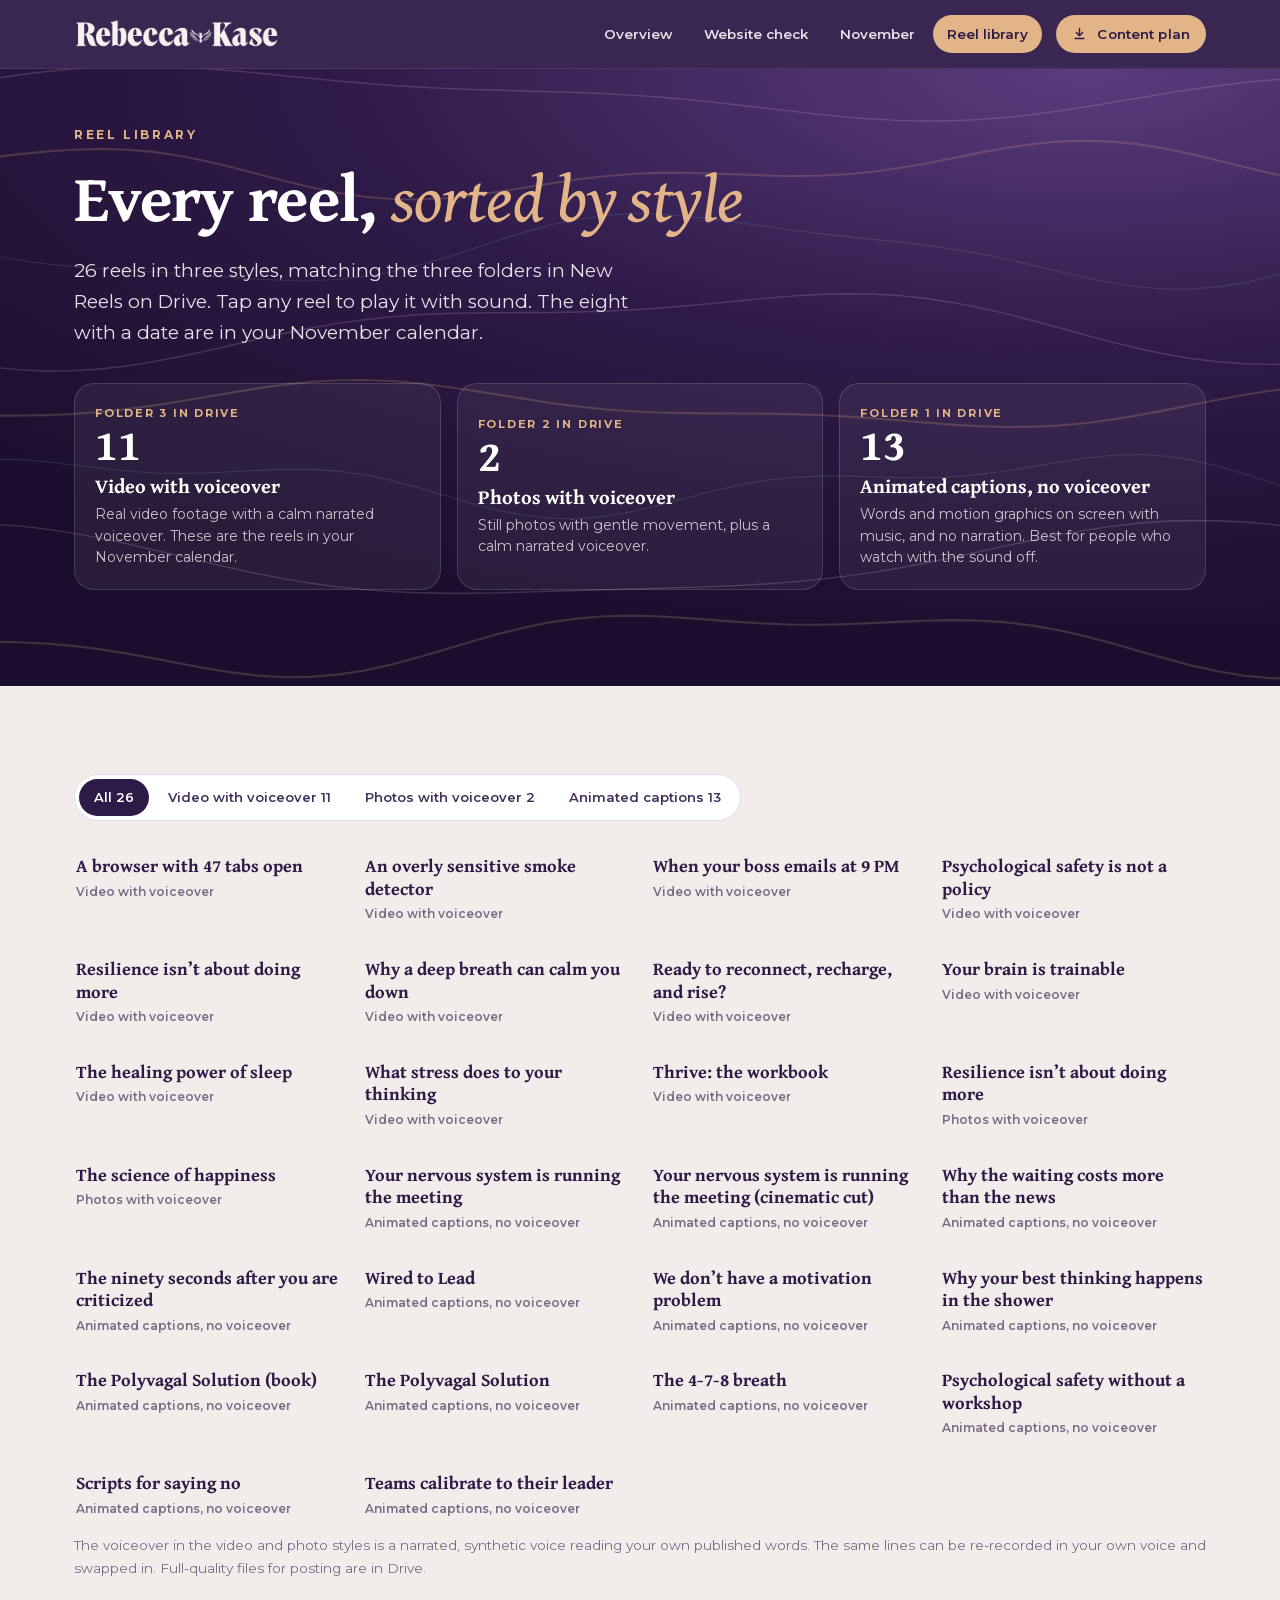
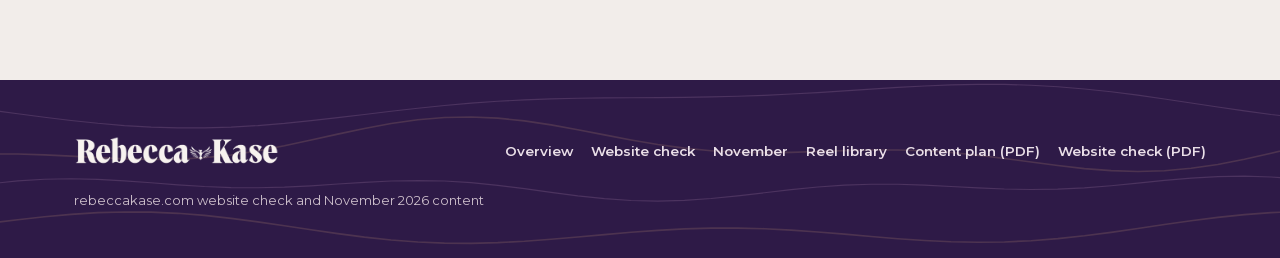
==== reels/index.html @ 7815dcb7 "Rebecca Kase website check and November content" ====
<!doctype html>
<html lang="en" data-base="../">
<head>
<meta charset="utf-8">
<meta name="viewport" content="width=device-width, initial-scale=1, viewport-fit=cover">
<title>Reel library | Rebecca Kase</title>
<meta name="description" content="All 26 reels, sorted into three styles: video with voiceover, photos with voiceover, and animated captions.">
<meta name="robots" content="noindex, nofollow">
<meta name="theme-color" content="#2E1A47">
<meta property="og:title" content="Reel library | Rebecca Kase">
<meta property="og:description" content="All 26 reels, sorted into three styles: video with voiceover, photos with voiceover, and animated captions.">
<meta property="og:type" content="website">
<link rel="icon" href="../assets/img/favicon.svg" type="image/svg+xml">
<link rel="preload" href="../assets/fonts/gentium-book-plus-700.woff2" as="font" type="font/woff2" crossorigin>
<link rel="preload" href="../assets/fonts/montserrat-variable.woff2" as="font" type="font/woff2" crossorigin>
<link rel="stylesheet" href="../assets/css/site.css">
<script>document.documentElement.classList.add('js')</script>
</head>
<body>
<header class="site-head">
  <div class="wrap">
    <a class="brand" href=".././" aria-label="Rebecca Kase, overview"><img src="../assets/img/logo-light.webp" alt="Rebecca Kase" width="205" height="30"></a>
    <button class="menu-btn" type="button" aria-label="Open menu" aria-expanded="false" aria-controls="site-nav"><svg viewBox="0 0 24 24" fill="none" stroke="currentColor" stroke-width="2" stroke-linecap="round" aria-hidden="true"><path d="M4 7h16M4 12h16M4 17h16"/></svg></button>
    <nav class="nav" id="site-nav" aria-label="Main"><a href=".././">Overview</a><a href="../website/">Website check</a><a href="../november/">November</a><a href="../reels/" aria-current="page">Reel library</a><a class="btn btn-gold btn-sm" href="../downloads/Rebecca-Kase-November-2026-Content-Plan.pdf" download><svg viewBox="0 0 24 24" fill="none" stroke="currentColor" stroke-width="2.2" stroke-linecap="round" stroke-linejoin="round" aria-hidden="true"><path d="M12 4v11M7 10.5l5 5 5-5M5 20h14"/></svg>Content plan</a></nav>
  </div>
</header>

<main>
<section class="hero nov-hero">
  <svg class="waves" data-waves="hero" data-seed="3.7" viewBox="0 0 1440 760" preserveAspectRatio="xMidYMid slice" aria-hidden="true"></svg>
  <div class="wrap">
    <div class="eyebrow rv">Reel library</div>
    <h1 class="rv">Every reel, <em>sorted by style</em></h1>
    <p class="lede rv">26 reels in three styles, matching the three folders in New Reels on Drive. Tap any reel to play it with sound. The eight with a date are in your November calendar.</p>
    <div class="styles3"><button class="style-card rv" type="button" data-pick="3"><span class="n">Folder 3 in Drive</span><b>11</b><span class="h">Video with voiceover</span><span class="p">Real video footage with a calm narrated voiceover. These are the reels in your November calendar.</span></button><button class="style-card rv" type="button" data-pick="2"><span class="n">Folder 2 in Drive</span><b>2</b><span class="h">Photos with voiceover</span><span class="p">Still photos with gentle movement, plus a calm narrated voiceover.</span></button><button class="style-card rv" type="button" data-pick="1"><span class="n">Folder 1 in Drive</span><b>13</b><span class="h">Animated captions, no voiceover</span><span class="p">Words and motion graphics on screen with music, and no narration. Best for people who watch with the sound off.</span></button></div>
  </div>
</section>
<section id="library" class="alt">
  <div class="wrap">
    <div class="cal-tools rv">
      <div class="seg" role="group" aria-label="Show">
        <button type="button" data-filter="all" aria-pressed="true">All 26</button>
        <button type="button" data-filter="3" aria-pressed="false">Video with voiceover 11</button>
        <button type="button" data-filter="2" aria-pressed="false">Photos with voiceover 2</button>
        <button type="button" data-filter="1" aria-pressed="false">Animated captions 13</button>
      </div>
    </div>
    <div class="reel-grid" id="reel-grid"><button class="rtile rv" type="button" data-id="47-tabs-entrepreneurs-voiceover" data-style="3" aria-label="Play A browser with 47 tabs open">
  <span class="pv"><img src="../media/posts/02/cover.webp" alt="" loading="lazy" width="540" height="960"><span class="sched"><span>Tue, Nov 3</span></span><span class="dur">0:57</span><span class="play"><svg viewBox="0 0 24 24" fill="currentColor" aria-hidden="true"><path d="M8 5.5v13a1 1 0 0 0 1.5.86l10.6-6.5a1 1 0 0 0 0-1.72L9.5 4.64A1 1 0 0 0 8 5.5z"/></svg></span></span>
  <span class="h">A browser with 47 tabs open</span><span class="st">Video with voiceover</span>
</button><button class="rtile rv" type="button" data-id="smoke-detector-polyvagal-voiceover" data-style="3" aria-label="Play An overly sensitive smoke detector">
  <span class="pv"><img src="../media/posts/04/cover.webp" alt="" loading="lazy" width="540" height="960"><span class="sched"><span>Thu, Nov 5</span></span><span class="dur">0:57</span><span class="play"><svg viewBox="0 0 24 24" fill="currentColor" aria-hidden="true"><path d="M8 5.5v13a1 1 0 0 0 1.5.86l10.6-6.5a1 1 0 0 0 0-1.72L9.5 4.64A1 1 0 0 0 8 5.5z"/></svg></span></span>
  <span class="h">An overly sensitive smoke detector</span><span class="st">Video with voiceover</span>
</button><button class="rtile rv" type="button" data-id="mindful-boundaries-voiceover" data-style="3" aria-label="Play When your boss emails at 9 PM">
  <span class="pv"><img src="../media/posts/07/cover.webp" alt="" loading="lazy" width="540" height="960"><span class="sched"><span>Tue, Nov 10</span></span><span class="dur">0:57</span><span class="play"><svg viewBox="0 0 24 24" fill="currentColor" aria-hidden="true"><path d="M8 5.5v13a1 1 0 0 0 1.5.86l10.6-6.5a1 1 0 0 0 0-1.72L9.5 4.64A1 1 0 0 0 8 5.5z"/></svg></span></span>
  <span class="h">When your boss emails at 9 PM</span><span class="st">Video with voiceover</span>
</button><button class="rtile rv" type="button" data-id="not-a-policy-leadership-voiceover" data-style="3" aria-label="Play Psychological safety is not a policy">
  <span class="pv"><img src="../media/posts/09/cover.webp" alt="" loading="lazy" width="540" height="960"><span class="sched"><span>Thu, Nov 12</span></span><span class="dur">0:52</span><span class="play"><svg viewBox="0 0 24 24" fill="currentColor" aria-hidden="true"><path d="M8 5.5v13a1 1 0 0 0 1.5.86l10.6-6.5a1 1 0 0 0 0-1.72L9.5 4.64A1 1 0 0 0 8 5.5z"/></svg></span></span>
  <span class="h">Psychological safety is not a policy</span><span class="st">Video with voiceover</span>
</button><button class="rtile rv" type="button" data-id="resilient-routines-day-voiceover" data-style="3" aria-label="Play Resilience isn’t about doing more">
  <span class="pv"><img src="../media/posts/12/cover.webp" alt="" loading="lazy" width="540" height="960"><span class="sched"><span>Tue, Nov 17</span></span><span class="dur">0:48</span><span class="play"><svg viewBox="0 0 24 24" fill="currentColor" aria-hidden="true"><path d="M8 5.5v13a1 1 0 0 0 1.5.86l10.6-6.5a1 1 0 0 0 0-1.72L9.5 4.64A1 1 0 0 0 8 5.5z"/></svg></span></span>
  <span class="h">Resilience isn’t about doing more</span><span class="st">Video with voiceover</span>
</button><button class="rtile rv" type="button" data-id="vagus-nerve-voiceover" data-style="3" aria-label="Play Why a deep breath can calm you down">
  <span class="pv"><img src="../media/posts/14/cover.webp" alt="" loading="lazy" width="540" height="960"><span class="sched"><span>Thu, Nov 19</span></span><span class="dur">0:57</span><span class="play"><svg viewBox="0 0 24 24" fill="currentColor" aria-hidden="true"><path d="M8 5.5v13a1 1 0 0 0 1.5.86l10.6-6.5a1 1 0 0 0 0-1.72L9.5 4.64A1 1 0 0 0 8 5.5z"/></svg></span></span>
  <span class="h">Why a deep breath can calm you down</span><span class="st">Video with voiceover</span>
</button><button class="rtile rv" type="button" data-id="retreat-trailer-voiceover" data-style="3" aria-label="Play Ready to reconnect, recharge, and rise?">
  <span class="pv"><img src="../media/posts/17/cover.webp" alt="" loading="lazy" width="540" height="960"><span class="sched"><span>Tue, Nov 24</span></span><span class="dur">0:50</span><span class="play"><svg viewBox="0 0 24 24" fill="currentColor" aria-hidden="true"><path d="M8 5.5v13a1 1 0 0 0 1.5.86l10.6-6.5a1 1 0 0 0 0-1.72L9.5 4.64A1 1 0 0 0 8 5.5z"/></svg></span></span>
  <span class="h">Ready to reconnect, recharge, and rise?</span><span class="st">Video with voiceover</span>
</button><button class="rtile rv" type="button" data-id="brain-bar-happiness-voiceover" data-style="3" aria-label="Play Your brain is trainable">
  <span class="pv"><img src="../media/posts/19/cover.webp" alt="" loading="lazy" width="540" height="960"><span class="sched"><span>Thu, Nov 26</span></span><span class="dur">0:52</span><span class="play"><svg viewBox="0 0 24 24" fill="currentColor" aria-hidden="true"><path d="M8 5.5v13a1 1 0 0 0 1.5.86l10.6-6.5a1 1 0 0 0 0-1.72L9.5 4.64A1 1 0 0 0 8 5.5z"/></svg></span></span>
  <span class="h">Your brain is trainable</span><span class="st">Video with voiceover</span>
</button><button class="rtile rv" type="button" data-id="healing-power-of-sleep-voiceover" data-style="3" aria-label="Play The healing power of sleep">
  <span class="pv"><img src="../media/reels/posters/healing-power-of-sleep-voiceover.webp" alt="" loading="lazy" width="540" height="960"><span class="dur">0:53</span><span class="play"><svg viewBox="0 0 24 24" fill="currentColor" aria-hidden="true"><path d="M8 5.5v13a1 1 0 0 0 1.5.86l10.6-6.5a1 1 0 0 0 0-1.72L9.5 4.64A1 1 0 0 0 8 5.5z"/></svg></span></span>
  <span class="h">The healing power of sleep</span><span class="st">Video with voiceover</span>
</button><button class="rtile rv" type="button" data-id="brain-budget-stress-voiceover" data-style="3" aria-label="Play What stress does to your thinking">
  <span class="pv"><img src="../media/reels/posters/brain-budget-stress-voiceover.webp" alt="" loading="lazy" width="540" height="960"><span class="dur">0:54</span><span class="play"><svg viewBox="0 0 24 24" fill="currentColor" aria-hidden="true"><path d="M8 5.5v13a1 1 0 0 0 1.5.86l10.6-6.5a1 1 0 0 0 0-1.72L9.5 4.64A1 1 0 0 0 8 5.5z"/></svg></span></span>
  <span class="h">What stress does to your thinking</span><span class="st">Video with voiceover</span>
</button><button class="rtile rv" type="button" data-id="thrive-workbook-voiceover" data-style="3" aria-label="Play Thrive: the workbook">
  <span class="pv"><img src="../media/reels/posters/thrive-workbook-voiceover.webp" alt="" loading="lazy" width="540" height="960"><span class="dur">0:54</span><span class="play"><svg viewBox="0 0 24 24" fill="currentColor" aria-hidden="true"><path d="M8 5.5v13a1 1 0 0 0 1.5.86l10.6-6.5a1 1 0 0 0 0-1.72L9.5 4.64A1 1 0 0 0 8 5.5z"/></svg></span></span>
  <span class="h">Thrive: the workbook</span><span class="st">Video with voiceover</span>
</button><button class="rtile rv" type="button" data-id="resilient-routines" data-style="2" aria-label="Play Resilience isn’t about doing more">
  <span class="pv"><img src="../media/reels/posters/resilient-routines.webp" alt="" loading="lazy" width="540" height="960"><span class="dur">0:52</span><span class="play"><svg viewBox="0 0 24 24" fill="currentColor" aria-hidden="true"><path d="M8 5.5v13a1 1 0 0 0 1.5.86l10.6-6.5a1 1 0 0 0 0-1.72L9.5 4.64A1 1 0 0 0 8 5.5z"/></svg></span></span>
  <span class="h">Resilience isn’t about doing more</span><span class="st">Photos with voiceover</span>
</button><button class="rtile rv" type="button" data-id="science-of-happiness" data-style="2" aria-label="Play The science of happiness">
  <span class="pv"><img src="../media/reels/posters/science-of-happiness.webp" alt="" loading="lazy" width="540" height="960"><span class="dur">0:50</span><span class="play"><svg viewBox="0 0 24 24" fill="currentColor" aria-hidden="true"><path d="M8 5.5v13a1 1 0 0 0 1.5.86l10.6-6.5a1 1 0 0 0 0-1.72L9.5 4.64A1 1 0 0 0 8 5.5z"/></svg></span></span>
  <span class="h">The science of happiness</span><span class="st">Photos with voiceover</span>
</button><button class="rtile rv" type="button" data-id="nervous-system-running-the-meeting-v2" data-style="1" aria-label="Play Your nervous system is running the meeting">
  <span class="pv"><img src="../media/reels/posters/nervous-system-running-the-meeting-v2.webp" alt="" loading="lazy" width="540" height="960"><span class="dur">0:51</span><span class="play"><svg viewBox="0 0 24 24" fill="currentColor" aria-hidden="true"><path d="M8 5.5v13a1 1 0 0 0 1.5.86l10.6-6.5a1 1 0 0 0 0-1.72L9.5 4.64A1 1 0 0 0 8 5.5z"/></svg></span></span>
  <span class="h">Your nervous system is running the meeting</span><span class="st">Animated captions, no voiceover</span>
</button><button class="rtile rv" type="button" data-id="nervous-system-running-the-meeting-cinematic" data-style="1" aria-label="Play Your nervous system is running the meeting (cinematic cut)">
  <span class="pv"><img src="../media/reels/posters/nervous-system-running-the-meeting-cinematic.webp" alt="" loading="lazy" width="540" height="960"><span class="dur">0:51</span><span class="play"><svg viewBox="0 0 24 24" fill="currentColor" aria-hidden="true"><path d="M8 5.5v13a1 1 0 0 0 1.5.86l10.6-6.5a1 1 0 0 0 0-1.72L9.5 4.64A1 1 0 0 0 8 5.5z"/></svg></span></span>
  <span class="h">Your nervous system is running the meeting (cinematic cut)</span><span class="st">Animated captions, no voiceover</span>
</button><button class="rtile rv" type="button" data-id="why-the-waiting-costs-more-v2" data-style="1" aria-label="Play Why the waiting costs more than the news">
  <span class="pv"><img src="../media/reels/posters/why-the-waiting-costs-more-v2.webp" alt="" loading="lazy" width="540" height="960"><span class="dur">0:45</span><span class="play"><svg viewBox="0 0 24 24" fill="currentColor" aria-hidden="true"><path d="M8 5.5v13a1 1 0 0 0 1.5.86l10.6-6.5a1 1 0 0 0 0-1.72L9.5 4.64A1 1 0 0 0 8 5.5z"/></svg></span></span>
  <span class="h">Why the waiting costs more than the news</span><span class="st">Animated captions, no voiceover</span>
</button><button class="rtile rv" type="button" data-id="ninety-seconds-after-criticism" data-style="1" aria-label="Play The ninety seconds after you are criticized">
  <span class="pv"><img src="../media/reels/posters/ninety-seconds-after-criticism.webp" alt="" loading="lazy" width="540" height="960"><span class="dur">0:51</span><span class="play"><svg viewBox="0 0 24 24" fill="currentColor" aria-hidden="true"><path d="M8 5.5v13a1 1 0 0 0 1.5.86l10.6-6.5a1 1 0 0 0 0-1.72L9.5 4.64A1 1 0 0 0 8 5.5z"/></svg></span></span>
  <span class="h">The ninety seconds after you are criticized</span><span class="st">Animated captions, no voiceover</span>
</button><button class="rtile rv" type="button" data-id="wired-to-lead-keynote" data-style="1" aria-label="Play Wired to Lead">
  <span class="pv"><img src="../media/reels/posters/wired-to-lead-keynote.webp" alt="" loading="lazy" width="540" height="960"><span class="dur">0:46</span><span class="play"><svg viewBox="0 0 24 24" fill="currentColor" aria-hidden="true"><path d="M8 5.5v13a1 1 0 0 0 1.5.86l10.6-6.5a1 1 0 0 0 0-1.72L9.5 4.64A1 1 0 0 0 8 5.5z"/></svg></span></span>
  <span class="h">Wired to Lead</span><span class="st">Animated captions, no voiceover</span>
</button><button class="rtile rv" type="button" data-id="motivation-problem-brand-story" data-style="1" aria-label="Play We don’t have a motivation problem">
  <span class="pv"><img src="../media/reels/posters/motivation-problem-brand-story.webp" alt="" loading="lazy" width="540" height="960"><span class="dur">0:45</span><span class="play"><svg viewBox="0 0 24 24" fill="currentColor" aria-hidden="true"><path d="M8 5.5v13a1 1 0 0 0 1.5.86l10.6-6.5a1 1 0 0 0 0-1.72L9.5 4.64A1 1 0 0 0 8 5.5z"/></svg></span></span>
  <span class="h">We don’t have a motivation problem</span><span class="st">Animated captions, no voiceover</span>
</button><button class="rtile rv" type="button" data-id="best-thinking-shower" data-style="1" aria-label="Play Why your best thinking happens in the shower">
  <span class="pv"><img src="../media/reels/posters/best-thinking-shower.webp" alt="" loading="lazy" width="540" height="960"><span class="dur">0:43</span><span class="play"><svg viewBox="0 0 24 24" fill="currentColor" aria-hidden="true"><path d="M8 5.5v13a1 1 0 0 0 1.5.86l10.6-6.5a1 1 0 0 0 0-1.72L9.5 4.64A1 1 0 0 0 8 5.5z"/></svg></span></span>
  <span class="h">Why your best thinking happens in the shower</span><span class="st">Animated captions, no voiceover</span>
</button><button class="rtile rv" type="button" data-id="polyvagal-solution-book" data-style="1" aria-label="Play The Polyvagal Solution (book)">
  <span class="pv"><img src="../media/reels/posters/polyvagal-solution-book.webp" alt="" loading="lazy" width="540" height="960"><span class="dur">0:47</span><span class="play"><svg viewBox="0 0 24 24" fill="currentColor" aria-hidden="true"><path d="M8 5.5v13a1 1 0 0 0 1.5.86l10.6-6.5a1 1 0 0 0 0-1.72L9.5 4.64A1 1 0 0 0 8 5.5z"/></svg></span></span>
  <span class="h">The Polyvagal Solution (book)</span><span class="st">Animated captions, no voiceover</span>
</button><button class="rtile rv" type="button" data-id="the-polyvagal-solution" data-style="1" aria-label="Play The Polyvagal Solution">
  <span class="pv"><img src="../media/reels/posters/the-polyvagal-solution.webp" alt="" loading="lazy" width="540" height="960"><span class="dur">0:41</span><span class="play"><svg viewBox="0 0 24 24" fill="currentColor" aria-hidden="true"><path d="M8 5.5v13a1 1 0 0 0 1.5.86l10.6-6.5a1 1 0 0 0 0-1.72L9.5 4.64A1 1 0 0 0 8 5.5z"/></svg></span></span>
  <span class="h">The Polyvagal Solution</span><span class="st">Animated captions, no voiceover</span>
</button><button class="rtile rv" type="button" data-id="4-7-8-breath" data-style="1" aria-label="Play The 4-7-8 breath">
  <span class="pv"><img src="../media/reels/posters/4-7-8-breath.webp" alt="" loading="lazy" width="540" height="960"><span class="dur">0:52</span><span class="play"><svg viewBox="0 0 24 24" fill="currentColor" aria-hidden="true"><path d="M8 5.5v13a1 1 0 0 0 1.5.86l10.6-6.5a1 1 0 0 0 0-1.72L9.5 4.64A1 1 0 0 0 8 5.5z"/></svg></span></span>
  <span class="h">The 4-7-8 breath</span><span class="st">Animated captions, no voiceover</span>
</button><button class="rtile rv" type="button" data-id="psychological-safety-without-a-workshop" data-style="1" aria-label="Play Psychological safety without a workshop">
  <span class="pv"><img src="../media/reels/posters/psychological-safety-without-a-workshop.webp" alt="" loading="lazy" width="540" height="960"><span class="dur">0:52</span><span class="play"><svg viewBox="0 0 24 24" fill="currentColor" aria-hidden="true"><path d="M8 5.5v13a1 1 0 0 0 1.5.86l10.6-6.5a1 1 0 0 0 0-1.72L9.5 4.64A1 1 0 0 0 8 5.5z"/></svg></span></span>
  <span class="h">Psychological safety without a workshop</span><span class="st">Animated captions, no voiceover</span>
</button><button class="rtile rv" type="button" data-id="scripts-for-saying-no" data-style="1" aria-label="Play Scripts for saying no">
  <span class="pv"><img src="../media/reels/posters/scripts-for-saying-no.webp" alt="" loading="lazy" width="540" height="960"><span class="dur">0:44</span><span class="play"><svg viewBox="0 0 24 24" fill="currentColor" aria-hidden="true"><path d="M8 5.5v13a1 1 0 0 0 1.5.86l10.6-6.5a1 1 0 0 0 0-1.72L9.5 4.64A1 1 0 0 0 8 5.5z"/></svg></span></span>
  <span class="h">Scripts for saying no</span><span class="st">Animated captions, no voiceover</span>
</button><button class="rtile rv" type="button" data-id="teams-calibrate-to-their-leader" data-style="1" aria-label="Play Teams calibrate to their leader">
  <span class="pv"><img src="../media/reels/posters/teams-calibrate-to-their-leader.webp" alt="" loading="lazy" width="540" height="960"><span class="dur">0:34</span><span class="play"><svg viewBox="0 0 24 24" fill="currentColor" aria-hidden="true"><path d="M8 5.5v13a1 1 0 0 0 1.5.86l10.6-6.5a1 1 0 0 0 0-1.72L9.5 4.64A1 1 0 0 0 8 5.5z"/></svg></span></span>
  <span class="h">Teams calibrate to their leader</span><span class="st">Animated captions, no voiceover</span>
</button></div>
    <p class="cal-note rv">The voiceover in the video and photo styles is a narrated, synthetic voice reading your own published words. The same lines can be re-recorded in your own voice and swapped in. Full-quality files for posting are in Drive.</p>
  </div>
</section>
</main>

<div class="modal" id="player" aria-hidden="true" role="dialog" aria-modal="true" aria-labelledby="r-title">
  <div class="scrim" data-close></div>
  <div class="sheet">
    <div class="m-top"><span class="pos" id="r-pos"></span><div class="acts">
      <button class="icon-btn" type="button" id="r-prev" aria-label="Previous reel"><svg viewBox="0 0 24 24" fill="none" stroke="currentColor" stroke-width="2.4" stroke-linecap="round" stroke-linejoin="round" aria-hidden="true"><path d="m15 18-6-6 6-6"/></svg></button>
      <button class="icon-btn" type="button" id="r-next" aria-label="Next reel"><svg viewBox="0 0 24 24" fill="none" stroke="currentColor" stroke-width="2.4" stroke-linecap="round" stroke-linejoin="round" aria-hidden="true"><path d="m9 18 6-6-6-6"/></svg></button>
      <button class="icon-btn" type="button" data-close data-autofocus aria-label="Close"><svg viewBox="0 0 24 24" fill="none" stroke="currentColor" stroke-width="2.4" stroke-linecap="round" aria-hidden="true"><path d="M6 6l12 12M18 6 6 18"/></svg></button></div></div>
    <div class="m-body"><div class="m-media" id="r-media"></div><div class="m-info" id="r-info"></div></div>
  </div>
</div>
<footer class="site-foot">
  <svg class="waves" data-waves="foot" viewBox="0 0 1440 220" preserveAspectRatio="none" aria-hidden="true"></svg>
  <div class="wrap">
    <img src="../assets/img/logo-light.webp" alt="Rebecca Kase" width="205" height="30">
    <nav aria-label="Footer"><a href=".././">Overview</a><a href="../website/">Website check</a><a href="../november/">November</a><a href="../reels/">Reel library</a><a href="../downloads/Rebecca-Kase-November-2026-Content-Plan.pdf" download>Content plan (PDF)</a><a href="../downloads/Rebecca-Kase-Website-Health-Check.pdf" download>Website check (PDF)</a></nav>
    <p>rebeccakase.com website check and November 2026 content</p>
  </div>
</footer>
<script src="../assets/js/site.js"></script>
<script src="../assets/js/data/posts.js"></script>
<script src="../assets/js/data/reels.js"></script>
<script src="../assets/js/reels.js"></script>
</body>
</html>
---- assets/css/site.css ----
/* Rebecca Kase | Website check and November content
   Brand: plum, blush and teal with gold accents. Gentium Book Plus for headlines, Montserrat for text. */

@font-face{font-family:'Gentium Book Plus';font-style:normal;font-weight:400;font-display:swap;src:url(../fonts/gentium-book-plus-400.woff2) format('woff2')}
@font-face{font-family:'Gentium Book Plus';font-style:normal;font-weight:700;font-display:swap;src:url(../fonts/gentium-book-plus-700.woff2) format('woff2')}
@font-face{font-family:'Gentium Book Plus';font-style:italic;font-weight:400;font-display:swap;src:url(../fonts/gentium-book-plus-400-italic.woff2) format('woff2')}
@font-face{font-family:'Gentium Book Plus';font-style:italic;font-weight:700;font-display:swap;src:url(../fonts/gentium-book-plus-700-italic.woff2) format('woff2')}
@font-face{font-family:'Montserrat';font-style:normal;font-weight:300 700;font-display:swap;src:url(../fonts/montserrat-variable.woff2) format('woff2')}

:root{
  /* layout: plum hero bands over a blush-and-paper page, cards with soft plum shadows */
  --plum:#2E1A47; --plum-2:#40305A; --plum-3:#5A4570; --plum-deep:#1B0E2C;
  --ink:#2E1A47; --body:#4A3B5C; --muted:#7A6B86;
  --blush:#F2EDEA; --paper:#FBF8F9; --cream:#F4ECF0; --line:#E6DCE3; --white:#FFFFFF;
  --gold:#D6A87C; --gold-2:#E2B487; --gold-text:#9A6A3C; --gold-bg:#F7EADC;
  --teal:#3E9091; --teal-2:#7CC9BE; --teal-text:#2D6F70; --teal-bg:#DDEFEE;
  --rose:#B5566E; --rose-text:#9C3F57; --rose-bg:#F6E1E6;
  --on-plum:#EADFE8; --on-plum-2:#CDBFCB; --mauve:#887183;
  --serif:'Gentium Book Plus', Georgia, 'Times New Roman', serif;
  --sans:'Montserrat', system-ui, -apple-system, 'Segoe UI', Roboto, sans-serif;
  --r-xl:28px; --r-lg:22px; --r-md:16px; --r-sm:10px;
  --shadow-sm:0 6px 18px rgba(46,26,71,.08);
  --shadow:0 18px 44px rgba(46,26,71,.12);
  --shadow-lg:0 40px 90px rgba(8,2,18,.45);
  --ease:cubic-bezier(.3,.7,.2,1);
  --gutter:max(16px, env(safe-area-inset-left, 0px));
  --gutter-r:max(16px, env(safe-area-inset-right, 0px));
  color-scheme:light;
}

*{box-sizing:border-box}
html{scroll-behavior:smooth;-webkit-text-size-adjust:100%}
body{margin:0;background:var(--paper);color:var(--body);font-family:var(--sans);font-size:16px;line-height:1.65;-webkit-font-smoothing:antialiased;overflow-x:hidden}
img,video{max-width:100%;height:auto;display:block}
a{color:var(--teal-text)}
h1,h2,h3,h4{font-family:var(--serif);color:var(--ink);font-weight:700;line-height:1.15;margin:0;text-wrap:balance}
p{margin:0 0 1em}
button{font:inherit;color:inherit}
:focus-visible{outline:3px solid var(--gold);outline-offset:3px;border-radius:6px}
.wrap{max-width:1180px;margin:0 auto;padding-left:max(24px, env(safe-area-inset-left, 0px));padding-right:max(24px, env(safe-area-inset-right, 0px))}
.eyebrow{font-weight:700;font-size:12px;letter-spacing:.22em;text-transform:uppercase;color:var(--gold-text)}
.dark .eyebrow,.hero .eyebrow{color:var(--gold-2)}
.lead{font-size:19px;line-height:1.7;max-width:780px}
.h2{font-size:clamp(32px,4.2vw,46px);margin:10px 0 16px}
.muted{color:var(--muted)}
.sr-only{position:absolute;width:1px;height:1px;overflow:hidden;clip:rect(0 0 0 0);white-space:nowrap}
.tnum{font-variant-numeric:tabular-nums}

/* ---------- buttons ---------- */
.btn{display:inline-flex;align-items:center;gap:10px;border:0;border-radius:999px;padding:13px 22px;font-weight:700;font-size:14.5px;letter-spacing:.01em;text-decoration:none;cursor:pointer;transition:transform .2s var(--ease),box-shadow .2s,background .2s,color .2s}
.btn svg{width:18px;height:18px;flex:none}
.btn:hover{transform:translateY(-2px)}
.btn-gold{background:var(--gold-2);color:var(--plum)}
.btn-gold:hover{background:#EBC197;box-shadow:0 10px 26px rgba(214,168,124,.35)}
.btn-plum{background:var(--plum);color:#fff}
.btn-plum:hover{background:var(--plum-2);box-shadow:0 10px 26px rgba(46,26,71,.25)}
.btn-ghost{background:rgba(255,255,255,.08);color:#fff;box-shadow:inset 0 0 0 1px rgba(244,236,240,.35)}
.btn-ghost:hover{background:rgba(255,255,255,.14)}
.btn-line{background:#fff;color:var(--plum);box-shadow:inset 0 0 0 1px var(--line)}
.btn-line:hover{box-shadow:inset 0 0 0 1px var(--plum-3),var(--shadow-sm)}
.btn-sm{padding:8px 14px;font-size:13px}
.btn-sm svg{width:15px;height:15px}

/* ---------- header ---------- */
body::before{content:"";position:fixed;inset:0 0 auto;height:env(safe-area-inset-top, 0px);z-index:60;background:var(--plum)}
.site-head{position:sticky;top:env(safe-area-inset-top, 0px);z-index:50;background:rgba(46,26,71,.94);backdrop-filter:blur(12px);-webkit-backdrop-filter:blur(12px);border-bottom:1px solid rgba(255,255,255,.08)}
.site-head .wrap{display:flex;align-items:center;justify-content:space-between;gap:20px;height:68px}
.brand{display:flex;align-items:center;gap:12px;text-decoration:none}
.brand img{height:30px;width:auto}
.nav{display:flex;align-items:center;gap:4px}
.nav a{color:var(--on-plum);text-decoration:none;font-weight:600;font-size:13.5px;padding:8px 14px;border-radius:999px;transition:background .2s,color .2s;white-space:nowrap}
.nav a:hover{background:rgba(255,255,255,.08);color:#fff}
.nav a[aria-current="page"]{background:var(--gold-2);color:var(--plum)}
.nav .btn{margin-left:10px}
.nav a.btn-gold{color:var(--plum);padding:8px 16px}
.nav a.btn-gold:hover{background:#EBC197;color:var(--plum)}
.menu-btn{display:none;background:none;border:0;padding:8px;cursor:pointer;color:#fff}
.menu-btn svg{width:26px;height:26px}

/* ---------- hero band ---------- */
.hero{position:relative;overflow:hidden;color:#fff;background:radial-gradient(120% 95% at 85% 0%,#5B3C7E 0%,#2E1A47 50%,#1B0E2C 100%)}
.hero .waves{position:absolute;inset:0;width:100%;height:100%;pointer-events:none}
.waves path{fill:none;stroke-linecap:round}
.hero .waves path{stroke-dasharray:1;stroke-dashoffset:1;animation:draw 3.2s var(--ease) forwards}
.hero .waves g{animation:drift 18s ease-in-out infinite alternate}
@keyframes draw{to{stroke-dashoffset:0}}
@keyframes drift{from{transform:translateX(-30px)}to{transform:translateX(30px)}}
.hero .wrap{position:relative}
.hero h1{color:#fff;font-size:clamp(40px,6vw,66px);letter-spacing:-.01em;margin:14px 0 20px}
.hero h1 em{color:var(--gold-2);font-weight:400}
.hero .lede{font-size:19px;line-height:1.65;color:var(--on-plum);max-width:560px;margin:0 0 28px}
.hero-actions{display:flex;flex-wrap:wrap;gap:12px}
.chips{display:flex;flex-wrap:wrap;gap:8px}
.chips span{font-size:12.5px;font-weight:600;color:var(--cream);border:1px solid rgba(244,236,240,.26);background:rgba(255,255,255,.06);padding:6px 13px;border-radius:999px}
.hello{display:inline-flex;align-items:center;gap:12px;padding:6px 16px 6px 6px;border-radius:999px;background:rgba(255,255,255,.07);border:1px solid rgba(244,236,240,.18);font-size:13.5px;color:var(--on-plum);font-weight:600}
.hello img{width:34px;height:34px;border-radius:50%;object-fit:cover}

/* ---------- sections ---------- */
section{padding:88px 0;position:relative}
section.alt{background:var(--blush)}
section.dark{background:var(--plum);color:var(--on-plum)}
section.dark h2,section.dark h3{color:#fff}
.sec-intro{max-width:820px;margin-bottom:38px}
.sec-intro p{font-size:17.5px}

/* ---------- reveal ---------- */
.rv{transition:opacity .8s ease,transform .8s var(--ease)}
.js .rv:not(.in){opacity:.001;transform:translateY(22px)}
@media (prefers-reduced-motion:reduce){
  .js .rv:not(.in){opacity:1;transform:none}
  .hero .waves path{animation:none;stroke-dashoffset:0}
  .hero .waves g{animation:none}
  *{scroll-behavior:auto}
}

/* ---------- 3D tilt cards ---------- */
.tilt{transform-style:preserve-3d;transition:transform .5s var(--ease),box-shadow .5s var(--ease);will-change:transform}
.tilt.is-tilting{transition:transform .08s linear,box-shadow .3s}
.tilt .pop{transform:translateZ(36px)}

/* ---------- score ring ---------- */
.ring{position:relative;display:grid;place-items:center;flex:none}
.ring svg{display:block;transform:rotate(-90deg)}
.ring .track{fill:none}
.ring .val{fill:none;stroke-linecap:round;transition:stroke-dashoffset 1.8s var(--ease)}
.ring .num{position:absolute;inset:0;display:grid;place-items:center;text-align:center}
.ring .num b{font-family:var(--serif);color:var(--ink);line-height:1}

/* ---------- home ---------- */
.home-hero{padding:56px 0 110px}
.home-grid{display:grid;grid-template-columns:1fr 1.05fr;gap:40px;align-items:center}
.home-grid>*{min-width:0}
.scene{position:relative;height:560px;perspective:1600px;perspective-origin:50% 40%}
.stage{position:absolute;inset:0;transform-style:preserve-3d;transform:rotateX(var(--rx,8deg)) rotateY(var(--ry,-16deg));transition:transform .9s var(--ease)}
.scene.live .stage{transition:transform .15s linear}
.layer{position:absolute;transform-style:preserve-3d}
.float{animation:float 7s ease-in-out infinite}
.float.f2{animation-duration:8.5s;animation-delay:-2s}
.float.f3{animation-duration:9.5s;animation-delay:-4s}
@keyframes float{0%,100%{translate:0 0}50%{translate:0 -12px}}
@media (prefers-reduced-motion:reduce){.float{animation:none}.stage{transition:none}}
.browser{background:#fff;border-radius:14px;overflow:hidden;box-shadow:var(--shadow-lg),0 0 0 1px rgba(255,255,255,.12)}
.browser .bar{display:flex;align-items:center;gap:6px;padding:9px 12px;background:var(--cream);border-bottom:1px solid var(--line)}
.browser .bar i{width:9px;height:9px;border-radius:50%;background:#D9CBD4;display:block;flex:none}
.browser .bar span{margin-left:8px;font-size:11.5px;color:var(--muted);font-weight:600;background:#fff;border-radius:6px;padding:3px 10px;flex:1;white-space:nowrap;overflow:hidden;text-overflow:ellipsis}
.browser img{width:100%;height:auto}
.l-browser{left:0;top:40px;width:76%;transform:translateZ(0)}
.l-phone{right:2%;top:70px;width:31%;transform:translateZ(150px)}
.l-score{left:3%;bottom:70px;transform:translateZ(120px)}
.l-cal{left:38%;bottom:-24px;transform:translateZ(190px)}
.phone{position:relative;border-radius:34px;background:#120A1E;padding:9px;box-shadow:var(--shadow-lg),0 0 0 1px rgba(255,255,255,.14)}
.phone .screen{position:relative;border-radius:26px;overflow:hidden;background:#000;aspect-ratio:9/19.5}
.phone .screen video,.phone .screen img.full{position:absolute;inset:0;width:100%;height:100%;object-fit:cover}
.phone .notch{position:absolute;top:9px;left:50%;transform:translateX(-50%);width:34%;height:20px;background:#120A1E;border-radius:0 0 14px 14px;z-index:3}
.score-orb{width:178px;height:178px;border-radius:50%;background:var(--plum);display:grid;place-items:center;box-shadow:var(--shadow-lg),0 0 0 8px rgba(214,168,124,.16)}
.score-orb .num b{color:#fff;font-size:54px}
.score-orb .num small{display:block;font-size:10.5px;letter-spacing:.18em;text-transform:uppercase;color:var(--gold-2);font-weight:700;margin-top:4px}
.mini-cal{width:236px;background:#fff;border-radius:18px;padding:16px 16px 14px;box-shadow:var(--shadow-lg)}
.mini-cal .t{font-family:var(--serif);font-weight:700;color:var(--ink);font-size:20px;display:flex;justify-content:space-between;align-items:baseline}
.mini-cal .t small{font-family:var(--sans);font-size:11px;font-weight:700;color:var(--gold-text);letter-spacing:.12em;text-transform:uppercase}
.mini-cal .g{display:grid;grid-template-columns:repeat(5,1fr);gap:5px;margin-top:10px}
.mini-cal .g i{aspect-ratio:1;border-radius:6px;background:var(--cream)}
.mini-cal .g i.c{background:var(--plum)}
.mini-cal .g i.s{background:var(--gold-2)}
.mini-cal .g i.r{background:var(--teal)}
.mini-cal .k{display:flex;gap:10px;margin-top:10px;font-size:10.5px;font-weight:600;color:var(--muted)}
.mini-cal .k span{display:flex;align-items:center;gap:4px}
.mini-cal .k i{width:8px;height:8px;border-radius:2px;display:block}

.doors{display:grid;grid-template-columns:repeat(3,1fr);gap:22px;perspective:1400px}
.door{position:relative;display:flex;flex-direction:column;background:#fff;border:1px solid var(--line);border-radius:var(--r-xl);padding:26px;text-decoration:none;color:inherit;overflow:hidden;min-height:420px}
.door:hover{box-shadow:var(--shadow)}
.door .vis{height:190px;border-radius:18px;margin:-6px -6px 22px;position:relative;overflow:hidden;background:var(--plum);transform:translateZ(30px)}
.door h3{font-size:28px;margin-bottom:8px}
.door p{font-size:15px;margin:0 0 18px}
.door .go{margin-top:auto;display:inline-flex;align-items:center;gap:8px;font-weight:700;color:var(--plum);font-size:14.5px}
.door .go svg{width:18px;height:18px;transition:transform .25s}
.door:hover .go svg{transform:translateX(4px)}
.door .facts{display:flex;flex-wrap:wrap;gap:8px;margin-bottom:18px}
.door .facts span{font-size:12px;font-weight:700;color:var(--plum-2);background:var(--cream);padding:5px 11px;border-radius:999px}
.vis-audit{display:grid;place-items:center;background:radial-gradient(90% 120% at 80% 0%,#5B3C7E,#2E1A47 60%)}
.vis-audit .ring .num b{color:#fff;font-size:40px}
.vis-audit .ring .num small{display:block;font-size:9.5px;letter-spacing:.16em;color:var(--gold-2);font-weight:700;text-transform:uppercase}
.vis-posts{display:grid;grid-template-columns:repeat(4,1fr);gap:8px;padding:14px;background:var(--blush)}
.vis-posts img{width:100%;aspect-ratio:4/5;object-fit:cover;border-radius:8px;box-shadow:var(--shadow-sm)}
.vis-posts img:nth-child(even){transform:translateY(16px)}
.vis-reels{display:flex;align-items:center;justify-content:center;gap:12px;background:linear-gradient(135deg,#3E9091,#2D6F70)}
.vis-reels img{width:84px;aspect-ratio:9/16;object-fit:cover;border-radius:12px;box-shadow:0 14px 30px rgba(8,2,18,.35)}
.vis-reels img:nth-child(2){width:100px;transform:translateY(-6px)}

.glance{display:grid;grid-template-columns:repeat(4,1fr);gap:18px}
.glance div{background:rgba(255,255,255,.05);border:1px solid rgba(255,255,255,.12);border-radius:20px;padding:22px}
.glance b{display:block;font-family:var(--serif);font-size:48px;line-height:1;color:#fff}
.glance b small{font-size:22px;color:var(--gold-2)}
.glance b i{font-style:normal}
.glance span{display:block;margin-top:10px;font-size:14px;color:var(--on-plum-2)}

.linkfix{display:grid;gap:14px}
.lf{display:grid;grid-template-columns:110px 1fr auto;gap:20px;align-items:center;background:#fff;border:1px solid var(--line);border-radius:20px;padding:16px 20px 16px 16px}
.lf img{width:110px;aspect-ratio:4/5;object-fit:cover;border-radius:12px}
.lf .when{font-size:11.5px;font-weight:700;letter-spacing:.14em;text-transform:uppercase;color:var(--gold-text)}
.lf h3{font-size:21px;margin:3px 0 6px}
.lf p{margin:0;font-size:14.5px}
.lf .art{font-size:13.5px;color:var(--muted);margin-top:6px}
.lf .art a{font-weight:600}

/* ---------- badges and chips ---------- */
.badge{flex:none;display:inline-flex;align-items:center;gap:6px;font-size:11px;font-weight:700;letter-spacing:.12em;text-transform:uppercase;padding:5px 11px;border-radius:999px;white-space:nowrap}
.badge::before{content:"";width:7px;height:7px;border-radius:50%;background:currentColor}
.now{background:var(--rose-bg);color:var(--rose-text)}
.soon{background:var(--gold-bg);color:var(--gold-text)}
.nice{background:var(--teal-bg);color:var(--teal-text)}
.good-b{background:var(--teal-bg);color:var(--teal-text)}
.tag{display:inline-flex;align-items:center;gap:6px;font-size:11.5px;font-weight:700;padding:4px 10px;border-radius:999px;background:var(--cream);color:var(--plum-2);white-space:nowrap}
.tag.t-reel{background:var(--teal-bg);color:var(--teal-text)}
.tag.t-carousel{background:#EDE6F3;color:var(--plum-2)}
.tag.t-single{background:var(--gold-bg);color:var(--gold-text)}
.tag svg{width:12px;height:12px}

/* ---------- audit: hero stage ---------- */
.audit-hero{padding:56px 0 120px}
.audit-grid{display:grid;grid-template-columns:.92fr 1.08fr;gap:44px;align-items:center}
.audit-grid>*{min-width:0}
.a-scene{position:relative;height:540px;perspective:1700px}
.a-scene .stage{--rx:10deg;--ry:-18deg}
.a-desk{left:0;top:30px;width:80%;transform:translateZ(0)}
.a-back{left:16%;top:-6px;width:70%;transform:translateZ(-160px) translateX(10%);opacity:.55;filter:saturate(.7)}
.a-mob{right:-5%;top:150px;width:26%;transform:translateZ(170px)}
.a-orb{left:-3%;bottom:30px;transform:translateZ(130px)}
.shot-wrap{position:relative}
.pin{position:absolute;width:30px;height:30px;margin:-15px 0 0 -15px;border-radius:50%;border:0;padding:0;cursor:pointer;display:grid;place-items:center;font-weight:800;font-size:13px;color:#fff;box-shadow:0 6px 16px rgba(8,2,18,.35);transform:translateZ(40px);z-index:4}
.pin::after{content:"";position:absolute;inset:-6px;border-radius:50%;border:2px solid currentColor;opacity:.0;animation:ping 2.4s var(--ease) infinite}
.pin.p-now{background:var(--rose);color:var(--rose)}
.pin.p-soon{background:#C8925E;color:#C8925E}
.pin.p-good{background:var(--teal);color:var(--teal)}
.pin span{color:#fff}
@keyframes ping{0%{transform:scale(.7);opacity:.75}80%,100%{transform:scale(1.6);opacity:0}}
@media (prefers-reduced-motion:reduce){.pin::after{animation:none}}
.pin-pop{position:absolute;z-index:30;width:min(300px,86vw);background:#fff;color:var(--body);border-radius:16px;padding:16px 18px;box-shadow:0 24px 60px rgba(8,2,18,.45);font-size:14px;line-height:1.5}
.pin-pop h4{font-size:19px;margin:8px 0 6px}
.pin-pop p{margin:0 0 10px}
.pin-pop a{font-weight:700;font-size:13.5px}
.pin-pop .x{position:absolute;right:8px;top:8px;background:none;border:0;cursor:pointer;color:var(--muted);padding:6px;border-radius:8px}
.pin-legend{display:flex;flex-wrap:wrap;gap:14px;margin-top:26px;font-size:13px;color:var(--on-plum)}
.pin-legend span{display:flex;align-items:center;gap:7px}
.pin-legend i{width:12px;height:12px;border-radius:50%;display:block}

/* audit: toc */
.toc{position:sticky;top:calc(env(safe-area-inset-top, 0px) + 68px);z-index:40;background:rgba(251,248,249,.94);backdrop-filter:blur(10px);-webkit-backdrop-filter:blur(10px);border-bottom:1px solid var(--line)}
.toc .wrap{display:flex;gap:2px;overflow-x:auto;padding-top:9px;padding-bottom:9px;scrollbar-width:none}
.toc .wrap::-webkit-scrollbar{display:none}
.toc a{flex:none;text-decoration:none;font-size:12.5px;font-weight:600;color:var(--plum-2);padding:7px 11px;border-radius:999px;white-space:nowrap}
.toc a:hover,.toc a.on{background:var(--plum);color:#fff}

/* audit: stats */
.stats{display:grid;grid-template-columns:repeat(3,1fr);gap:18px;margin-top:36px}
.stat{background:#fff;border:1px solid var(--line);border-radius:20px;padding:24px 24px 20px;position:relative;overflow:hidden}
.stat::after{content:"";position:absolute;right:-30px;top:-30px;width:110px;height:110px;border-radius:50%;background:radial-gradient(closest-side,rgba(214,168,124,.22),rgba(214,168,124,0))}
.stat b{display:block;font-family:var(--serif);font-size:52px;line-height:1;color:var(--plum)}
.stat b small{font-size:24px;margin-left:4px}
.stat b i{font-style:normal}
.stat span{display:block;margin-top:10px;font-weight:700;color:var(--ink);font-size:15.5px}
.stat p{margin:4px 0 0;font-size:13.5px;color:var(--muted);line-height:1.5}
.stat.warn b{color:var(--rose-text)}

/* audit: areas */
.areas{display:grid;grid-template-columns:repeat(4,1fr);gap:18px;perspective:1200px}
.area{background:#fff;border:1px solid var(--line);border-radius:20px;padding:22px;display:flex;flex-direction:column;gap:12px;text-decoration:none;color:inherit}
.area:hover{box-shadow:var(--shadow)}
.area .top{display:flex;align-items:center;gap:14px}
.area .ring .num b{font-size:24px}
.area h3{font-size:21px}
.status{display:inline-block;font-size:10.5px;font-weight:700;letter-spacing:.12em;text-transform:uppercase;padding:3px 10px;border-radius:999px;margin-top:4px}
.s-bad{background:var(--rose-bg);color:var(--rose-text)}
.s-mid{background:var(--gold-bg);color:var(--gold-text)}
.s-good{background:var(--teal-bg);color:var(--teal-text)}
.area p{margin:0;font-size:14px;line-height:1.55}
.method{margin-top:22px;font-size:13.5px;color:var(--muted);max-width:860px}

/* audit: strengths */
.goods{display:grid;grid-template-columns:repeat(3,1fr);gap:16px}
.good{display:flex;gap:14px;background:rgba(255,255,255,.06);border:1px solid rgba(255,255,255,.14);border-radius:18px;padding:20px}
.good .ic{flex:none;width:34px;height:34px;border-radius:50%;background:var(--teal);display:grid;place-items:center}
.good h4{color:#fff;font-size:19px;margin-bottom:4px}
.good p{margin:0;font-size:14px;color:#D9CCD6;line-height:1.55}

/* audit: top 5 */
.top5{display:grid;gap:18px}
.t5{display:grid;grid-template-columns:90px 1fr 240px;gap:24px;align-items:start;background:#fff;border:1px solid var(--line);border-radius:22px;padding:26px 28px;position:relative;overflow:hidden}
.t5::before{content:"";position:absolute;left:0;top:0;bottom:0;width:6px;background:linear-gradient(180deg,var(--rose),var(--gold))}
.t5 .n{font-family:var(--serif);font-style:italic;font-size:84px;line-height:.8;color:var(--gold);font-weight:400}
.t5 h3{font-size:26px;margin-bottom:8px}
.t5 p{margin:0 0 8px}
.t5 .side{background:var(--paper);border:1px solid var(--line);border-radius:16px;padding:14px 16px;font-size:14px}
.t5 .side b{display:block;font-size:10.5px;letter-spacing:.14em;text-transform:uppercase;color:var(--gold-text);margin-bottom:3px}
.t5 .side div+div{margin-top:10px}

/* audit: section heads + findings */
.sec-head{display:grid;grid-template-columns:auto 1fr auto;gap:22px;align-items:end;margin-bottom:30px}
.sec-num{font-family:var(--serif);font-size:76px;line-height:.8;color:var(--gold);font-weight:400}
.sec-head h2{font-size:clamp(32px,4vw,44px)}
.sec-head .intro{grid-column:2/3;font-size:17px;max-width:720px;margin:10px 0 0}
.pill-score{display:flex;align-items:center;gap:12px;background:#fff;border:1px solid var(--line);border-radius:999px;padding:7px 18px 7px 7px;white-space:nowrap}
.pill-score .ring .num b{font-size:18px}
.pill-score span{font-size:12.5px;font-weight:700;letter-spacing:.06em;text-transform:uppercase;background:none!important;padding:0!important}
.f{background:#fff;border:1px solid var(--line);border-radius:20px;padding:24px 26px;margin-top:18px}
.f-head{display:flex;gap:14px;align-items:flex-start;margin-bottom:10px}
.f-head h3{font-size:23px;flex:1}
.f p{margin:0 0 12px}
.f ul{margin:0 0 12px;padding-left:20px}
.f li{margin:3px 0}
.kv{display:grid;grid-template-columns:120px 1fr;gap:6px 18px;margin:14px 0 0;padding-top:14px;border-top:1px dashed var(--line);font-size:15px}
.kv dt{font-size:10.5px;font-weight:700;letter-spacing:.14em;text-transform:uppercase;color:var(--gold-text);padding-top:3px}
.kv dd{margin:0}
.kv ul{margin:0;padding-left:18px}
.f a,.tbl a,.kv a{color:var(--teal-text);text-decoration:none;border-bottom:1px solid rgba(62,144,145,.35);overflow-wrap:anywhere}
.f a:hover,.tbl a:hover{color:var(--plum);border-bottom-color:var(--plum)}
.tbl-wrap{overflow-x:auto;margin-top:14px}
.tbl{width:100%;border-collapse:separate;border-spacing:0;margin-top:16px;font-size:14px;background:#fff;border:1px solid var(--line);border-radius:16px;overflow:hidden}
.tbl th{text-align:left;font-size:10.5px;letter-spacing:.14em;text-transform:uppercase;color:#fff;background:var(--plum);padding:12px 14px;font-weight:700}
.tbl td{padding:12px 14px;border-top:1px solid var(--line);vertical-align:top;line-height:1.5}
.tbl tr:nth-child(even) td{background:#FCFAFB}
.tbl .dead{color:var(--rose-text);font-weight:600;overflow-wrap:anywhere}
.tbl .dead a{color:var(--rose-text);border-bottom-color:rgba(181,86,110,.35)}
.tbl .to{color:var(--teal-text);font-weight:600}
.tbl .q{font-style:italic;color:var(--ink)}
.figrow{display:grid;grid-template-columns:1fr 1fr;gap:18px;margin-top:18px}
.figrow>*{min-width:0}
.stack figure{margin-top:14px}
figure{margin:18px 0 0}
figure .browser{box-shadow:0 18px 40px rgba(46,26,71,.12),0 0 0 1px var(--line)}
figcaption{font-size:13.5px;color:var(--muted);margin-top:10px;line-height:1.5}
figcaption b{color:var(--ink)}
.phones{background:var(--cream);border-radius:18px;padding:18px;border:1px solid var(--line)}
.phones img{width:100%;border-radius:10px}
.lh3{display:grid;grid-template-columns:repeat(3,1fr);gap:18px;margin-bottom:6px}
.lh3>div{display:flex;align-items:center;gap:14px;background:#fff;border:1px solid var(--line);border-radius:18px;padding:16px 18px;min-width:0}
.chart{background:#fff;border:1px solid var(--line);border-radius:20px;padding:24px 26px 18px;margin-top:18px}
.chart h4{font-size:20px;margin-bottom:4px}
.chart .sub{font-size:13.5px;color:var(--muted);margin-bottom:18px}
.bars{position:relative;padding-top:20px}
.brow{display:grid;grid-template-columns:200px 1fr 70px;gap:14px;align-items:center;margin:9px 0}
.brow .lbl{font-size:14px;font-weight:600;color:var(--ink);white-space:nowrap;overflow:hidden;text-overflow:ellipsis}
.brow .lbl a{color:var(--ink);border-bottom-color:var(--line)}
.btrack{position:relative;height:22px;background:#F3EDF1;border-radius:999px}
.bfill{position:absolute;left:0;top:0;bottom:0;border-radius:999px;width:0;transition:width 1.4s var(--ease)}
.brow .v{font-family:var(--serif);font-weight:700;font-size:19px;color:var(--ink);text-align:right;white-space:nowrap}
.target{position:absolute;top:14px;bottom:-6px;width:0;border-left:2px dashed var(--teal);z-index:2;left:calc(214px + (100% - 298px) * var(--f))}
.target span{position:absolute;top:-22px;left:-40px;width:80px;text-align:center;font-size:10.5px;font-weight:700;letter-spacing:.1em;text-transform:uppercase;color:var(--teal-text)}
.legend{display:flex;gap:18px;flex-wrap:wrap;font-size:12.5px;color:var(--muted);margin-top:12px}
.legend i{display:inline-block;width:12px;height:12px;border-radius:3px;margin-right:6px;vertical-align:-1px}

/* audit: plan */
.plan{display:grid;grid-template-columns:repeat(3,1fr);gap:18px}
.col{background:#fff;border:1px solid var(--line);border-radius:22px;padding:24px}
.col .when{font-size:10.5px;font-weight:700;letter-spacing:.16em;text-transform:uppercase;color:var(--gold-text)}
.col h3{font-size:25px;margin:6px 0 4px}
.col .time{font-size:13px;color:var(--muted);margin-bottom:12px}
.col label{display:flex;gap:10px;align-items:flex-start;padding:9px 0;border-top:1px solid var(--line);font-size:14.5px;line-height:1.45;cursor:pointer}
.col input{appearance:none;-webkit-appearance:none;flex:none;width:20px;height:20px;border:2px solid var(--mauve);border-radius:6px;margin:1px 0 0;display:grid;place-items:center;cursor:pointer;transition:all .2s}
.col input:checked{background:var(--teal);border-color:var(--teal)}
.col input:checked::after{content:"";width:5px;height:10px;border:solid #fff;border-width:0 2px 2px 0;transform:rotate(45deg) translate(-1px,-1px)}
.col input:checked+span{color:var(--muted);text-decoration:line-through}
.progress{margin-top:22px;background:#fff;border:1px solid var(--line);border-radius:999px;padding:6px;display:flex;align-items:center;gap:14px}
.progress .pt{flex:1;height:12px;background:#F3EDF1;border-radius:999px;overflow:hidden}
.progress .pf{height:100%;width:0;background:linear-gradient(90deg,var(--teal),var(--teal-2));border-radius:999px;transition:width .5s}
.progress span{font-size:13px;font-weight:700;color:var(--plum-2);padding-right:12px;white-space:nowrap}
.gloss{display:grid;grid-template-columns:repeat(3,1fr);gap:14px}
.gloss div{background:#fff;border:1px solid var(--line);border-radius:16px;padding:18px 20px}
.gloss b{font-family:var(--serif);font-size:19px;color:var(--ink);display:block;margin-bottom:4px}
.gloss p{margin:0;font-size:14px;line-height:1.55}
.howto{display:grid;grid-template-columns:repeat(4,1fr);gap:14px;margin-top:14px}
.howto div{border-left:3px solid var(--gold);padding:4px 0 4px 16px;font-size:14.5px}
.howto b{display:block;font-family:var(--serif);font-size:30px;color:var(--plum);line-height:1.1}

/* ---------- november ---------- */
.nov-hero{padding:56px 0 96px}
.nov-grid{display:grid;grid-template-columns:1.1fr .9fr;gap:40px;align-items:center}
.nov-grid>*{min-width:0}
.big-month{font-family:var(--serif);font-weight:700;color:#fff;font-size:clamp(64px,10vw,124px);line-height:.9;letter-spacing:-.02em;margin:10px 0 18px}
.big-month span{display:block;font-size:.42em;color:var(--gold-2);font-weight:400;font-style:italic;letter-spacing:0}
.nstats{display:grid;grid-template-columns:repeat(4,1fr);gap:12px;margin:26px 0 28px}
.nstats div{background:rgba(255,255,255,.06);border:1px solid rgba(255,255,255,.13);border-radius:16px;padding:14px 14px 12px}
.nstats b{display:block;font-family:var(--serif);font-size:40px;line-height:1;color:#fff}
.nstats span{display:block;font-size:11px;font-weight:700;letter-spacing:.14em;text-transform:uppercase;color:var(--gold-2);margin-top:6px}
.fan{position:relative;height:440px;perspective:1400px}
.fan .card{position:absolute;top:50%;left:50%;width:46%;border-radius:16px;overflow:hidden;box-shadow:var(--shadow-lg);transform-style:preserve-3d;transition:transform .9s var(--ease)}
.fan .card img{width:100%;aspect-ratio:4/5;object-fit:cover}
.fan .card.tall img{aspect-ratio:9/16}

.cal-tools{display:flex;flex-wrap:wrap;gap:12px;align-items:center;justify-content:space-between;margin-bottom:22px}
.seg{display:inline-flex;flex-wrap:wrap;gap:4px;background:#fff;border:1px solid var(--line);border-radius:999px;padding:4px}
.seg button{border:0;background:none;padding:8px 15px;border-radius:999px;font-weight:600;font-size:13px;color:var(--plum-2);cursor:pointer;display:inline-flex;align-items:center;gap:7px}
.seg button i{width:9px;height:9px;border-radius:3px;display:block}
.seg button[aria-pressed="true"]{background:var(--plum);color:#fff}
.cal{display:grid;grid-template-columns:150px repeat(5,minmax(0,1fr));gap:12px}
.cal .dh{font-size:11px;font-weight:700;letter-spacing:.18em;text-transform:uppercase;color:var(--muted);text-align:center;padding-bottom:4px}
.cal .wk{display:flex;flex-direction:column;justify-content:center;padding-right:6px;border-right:2px solid var(--line)}
.cal .wk small{font-size:11px;font-weight:700;letter-spacing:.14em;text-transform:uppercase;color:var(--gold-text)}
.cal .wk b{font-family:var(--serif);font-size:18px;color:var(--ink);line-height:1.2;margin-top:4px}
.day{position:relative;display:flex;flex-direction:column;text-align:left;background:#fff;border:1px solid var(--line);border-radius:18px;padding:10px 10px 12px;cursor:pointer;transition:transform .35s var(--ease),box-shadow .35s var(--ease),opacity .3s;min-width:0;color:inherit}
.day:hover{transform:translateY(-6px) rotateX(4deg);box-shadow:var(--shadow)}
.day .dn{display:flex;align-items:baseline;justify-content:space-between;gap:6px;margin:0 2px 8px}
.day .dn b{font-family:var(--serif);font-size:24px;color:var(--ink);line-height:1}
.day .dn span{font-size:11px;font-weight:700;color:var(--muted);white-space:nowrap}
.day .th{position:relative;border-radius:12px;overflow:hidden;aspect-ratio:4/5;background:var(--cream)}
.day .th img{width:100%;height:100%;object-fit:cover;transition:transform .6s var(--ease)}
.day:hover .th img{transform:scale(1.05)}
.day .th .ic{position:absolute;right:7px;top:7px;width:26px;height:26px;border-radius:50%;background:rgba(27,14,44,.6);display:grid;place-items:center;color:#fff;backdrop-filter:blur(4px)}
.day .th .ic svg{width:13px;height:13px}
.day .meta{margin-top:10px;display:flex;flex-direction:column;gap:6px;min-width:0}
.day .meta .h{font-family:var(--serif);font-weight:700;color:var(--ink);font-size:15.5px;line-height:1.25;overflow-wrap:anywhere}
.day.dim{opacity:.28;pointer-events:none}
.day.flag::after{content:"";position:absolute;left:10px;top:10px;width:10px;height:10px;border-radius:50%;background:var(--teal);box-shadow:0 0 0 3px #fff}
.day.flag.change::after{background:var(--rose)}
.blank{border:1px dashed var(--line);border-radius:18px;display:grid;place-items:center;color:var(--muted);font-size:12px;font-weight:600;min-height:120px}
.cal-note{margin-top:16px;font-size:13.5px;color:var(--muted)}

.themes{display:grid;grid-template-columns:repeat(5,1fr);gap:14px}
.theme{background:#fff;border:1px solid var(--line);border-radius:18px;padding:18px}
.theme small{font-size:11px;font-weight:700;letter-spacing:.14em;text-transform:uppercase;color:var(--gold-text)}
.theme h3{font-size:20px;margin:6px 0 8px}
.theme p{margin:0;font-size:13.5px;line-height:1.55}
.two{display:grid;grid-template-columns:1fr 1fr;gap:22px}
.panel{background:#fff;border:1px solid var(--line);border-radius:22px;padding:24px 26px}
.panel h3{font-size:24px;margin-bottom:14px}
.hbar{display:grid;grid-template-columns:1fr 2fr 30px;gap:12px;align-items:center;margin:10px 0;font-size:14px;font-weight:600;color:var(--ink)}
.hbar .tr{height:12px;border-radius:999px;background:#F3EDF1;overflow:hidden}
.hbar .fl{height:100%;border-radius:999px;background:linear-gradient(90deg,var(--teal),var(--teal-2));width:0;transition:width 1.2s var(--ease)}
.hbar b{font-family:var(--serif);font-size:18px;text-align:right}
.tips{display:grid;gap:10px;margin:0;padding:0;list-style:none}
.tips li{display:flex;gap:12px;font-size:14.5px;line-height:1.55}
.tips li::before{content:"";flex:none;width:8px;height:8px;border-radius:50%;background:var(--gold);margin-top:8px}
.headers{display:grid;grid-template-columns:1.2fr 1fr;gap:18px;align-items:start}
.headers figure{margin:0}
.headers img{width:100%;border-radius:14px;box-shadow:var(--shadow-sm);border:1px solid var(--line)}
.copybox{display:flex;gap:12px;align-items:flex-start;background:var(--paper);border:1px solid var(--line);border-radius:16px;padding:14px 16px;margin-top:14px;font-size:14.5px;color:var(--ink)}
.copybox p{margin:0;flex:1}

/* ---------- modal + post viewer ---------- */
.modal{position:fixed;inset:0;z-index:100;display:none}
.modal.open{display:block}
.modal .scrim{position:absolute;inset:0;background:rgba(20,10,32,.72);backdrop-filter:blur(8px);-webkit-backdrop-filter:blur(8px);opacity:0;transition:opacity .35s}
.modal.show .scrim{opacity:1}
.modal .sheet{position:absolute;inset:max(18px,env(safe-area-inset-top,0px)) max(18px,env(safe-area-inset-right,0px)) max(18px,env(safe-area-inset-bottom,0px)) max(18px,env(safe-area-inset-left,0px));max-width:1180px;margin:0 auto;background:var(--paper);border-radius:28px;overflow:hidden;display:flex;flex-direction:column;box-shadow:0 40px 120px rgba(0,0,0,.5);transform:translateY(24px) scale(.98);opacity:0;transition:transform .45s var(--ease),opacity .35s}
.modal.show .sheet{transform:none;opacity:1}
.m-top{display:flex;align-items:center;justify-content:space-between;gap:12px;padding:12px 14px 12px 22px;border-bottom:1px solid var(--line);background:#fff}
.m-top .pos{font-size:12.5px;font-weight:700;color:var(--muted);letter-spacing:.06em}
.m-top .acts{display:flex;gap:6px}
.icon-btn{width:40px;height:40px;border-radius:50%;border:0;background:var(--cream);display:grid;place-items:center;cursor:pointer;color:var(--plum);transition:background .2s,transform .2s}
.icon-btn:hover{background:#EADDE6}
.icon-btn:disabled{opacity:.35;cursor:default}
.icon-btn svg{width:18px;height:18px}
.m-body{flex:1;min-height:0;overflow:hidden;display:grid;grid-template-columns:minmax(300px,420px) 1fr;gap:0}
.m-media{background:radial-gradient(120% 90% at 50% 0%,#5B3C7E 0%,#2E1A47 55%,#1B0E2C 100%);display:flex;align-items:center;justify-content:center;padding:24px 22px;position:relative;overflow:hidden}
.m-media .phone{width:min(330px, calc((100vh - 190px) * .46));animation:phoneIn .7s var(--ease) both}
@keyframes phoneIn{from{opacity:0;transform:perspective(1400px) rotateY(-16deg) rotateX(6deg) translateY(18px)}to{opacity:1;transform:none}}
@media (prefers-reduced-motion:reduce){.m-media .phone{animation:none}}
.m-info{padding:28px 32px 40px;min-width:0;overflow-y:auto;overscroll-behavior:contain}
.m-info .when{font-size:12px;font-weight:700;letter-spacing:.14em;text-transform:uppercase;color:var(--gold-text)}
.m-info h2{font-size:clamp(28px,3vw,38px);margin:8px 0 12px}
.m-info .tags{display:flex;flex-wrap:wrap;gap:8px;margin-bottom:20px}
.tabs{display:flex;gap:4px;border-bottom:1px solid var(--line);margin-bottom:18px;overflow-x:auto;scrollbar-width:none}
.tabs::-webkit-scrollbar{display:none}
.tabs button{border:0;background:none;padding:10px 14px;font-weight:700;font-size:13.5px;color:var(--muted);cursor:pointer;border-bottom:3px solid transparent;margin-bottom:-1px;white-space:nowrap;display:inline-flex;align-items:center;gap:7px}
.tabs button svg{width:15px;height:15px}
.tabs button[aria-selected="true"]{color:var(--plum);border-bottom-color:var(--gold)}
.cap{background:#fff;border:1px solid var(--line);border-radius:18px;padding:20px 22px;font-size:15px;line-height:1.65;color:#2B2040}
.cap p{margin:0 0 12px}
.cap p:last-child{margin:0}
.cap .ht{color:var(--teal-text);font-weight:600}
.cap-head{display:flex;justify-content:space-between;align-items:center;gap:10px;margin:0 0 10px}
.cap-head h4{font-family:var(--sans);font-size:11px;font-weight:700;letter-spacing:.16em;text-transform:uppercase;color:var(--gold-text)}
.sub-block{margin-top:22px}
.script{display:grid;gap:0;background:#fff;border:1px solid var(--line);border-radius:18px;overflow:hidden}
.script div{display:grid;grid-template-columns:76px 1fr;gap:14px;padding:12px 18px;border-top:1px solid var(--line);font-size:14.5px;line-height:1.5}
.script div:first-child{border-top:0}
.script b{color:var(--teal-text);font-size:13px;font-variant-numeric:tabular-nums}
.how{display:grid;gap:8px;margin:0;padding:0;list-style:none;font-size:14px}
.how li{display:flex;gap:10px}
.how li::before{content:"";flex:none;width:7px;height:7px;border-radius:50%;background:var(--teal);margin-top:8px}
.built{font-size:14px}
.built a{font-weight:600;overflow-wrap:anywhere}
.fb-box{margin-top:26px;background:var(--blush);border-radius:20px;padding:18px 20px}
.fb-box h4{font-family:var(--sans);font-size:11px;font-weight:700;letter-spacing:.16em;text-transform:uppercase;color:var(--gold-text);margin-bottom:10px}
.fb-btns{display:flex;flex-wrap:wrap;gap:8px}
.fb-btns button{border:0;border-radius:999px;padding:9px 16px;font-weight:700;font-size:13.5px;cursor:pointer;background:#fff;color:var(--plum);box-shadow:inset 0 0 0 1px var(--line);display:inline-flex;align-items:center;gap:8px}
.fb-btns button svg{width:16px;height:16px}
.fb-btns button[aria-pressed="true"].ok{background:var(--teal);color:#fff;box-shadow:none}
.fb-btns button[aria-pressed="true"].chg{background:var(--rose);color:#fff;box-shadow:none}
.fb-box textarea{width:100%;min-height:90px;margin-top:12px;border:1px solid var(--line);border-radius:14px;padding:12px 14px;font:inherit;font-size:14.5px;color:var(--ink);background:#fff;resize:vertical}
.fb-box .saved{font-size:12.5px;color:var(--muted);margin-top:6px}

/* phone screen: social post */
.ig{position:absolute;inset:0;background:#fff;display:flex;flex-direction:column;font-size:12px;color:#111}
.ig .hd{display:flex;align-items:center;gap:8px;padding:30px 12px 9px}
.ig .hd img{width:28px;height:28px;border-radius:50%;object-fit:cover;box-shadow:0 0 0 2px #fff,0 0 0 3.5px var(--gold)}
.ig .hd b{font-size:12.5px}
.ig .hd small{display:block;font-size:10.5px;color:#777;font-weight:500}
.slides{position:relative;display:flex;overflow-x:auto;scroll-snap-type:x mandatory;scrollbar-width:none;aspect-ratio:4/5;flex:none;background:#eee}
.slides::-webkit-scrollbar{display:none}
.slides img{flex:none;width:100%;height:100%;object-fit:cover;scroll-snap-align:start}
.sl-wrap{position:relative}
.sl-btn{position:absolute;top:50%;transform:translateY(-50%);width:28px;height:28px;border-radius:50%;border:0;background:rgba(255,255,255,.92);display:grid;place-items:center;cursor:pointer;box-shadow:0 2px 8px rgba(0,0,0,.2);color:#222;z-index:2}
.sl-btn svg{width:14px;height:14px}
.sl-btn.prev{left:8px}.sl-btn.next{right:8px}
.sl-btn[hidden]{display:none}
.sl-count{position:absolute;right:10px;top:10px;background:rgba(17,17,17,.68);color:#fff;font-size:11px;font-weight:600;padding:3px 9px;border-radius:999px;z-index:2}
.ig .row{display:flex;align-items:center;gap:12px;padding:9px 12px 4px}
.ig .row svg{width:21px;height:21px}
.ig .row .sp{flex:1}
.dots{display:flex;gap:4px;justify-content:center;position:absolute;left:50%;transform:translateX(-50%);bottom:0}
.dots i{width:6px;height:6px;border-radius:50%;background:#C9C9C9;display:block;transition:background .2s}
.dots i.on{background:var(--teal)}
.ig .capt{padding:4px 12px 12px;line-height:1.45;overflow:hidden;flex:1}
.ig .capt b{margin-right:5px}
.ig .capt .more{color:#888}

/* phone screen: reel */
.reel{position:absolute;inset:0;background:#000}
.reel video{position:absolute;inset:0;width:100%;height:100%;object-fit:cover}
.reel .tap{position:absolute;inset:0;border:0;background:none;cursor:pointer;z-index:2}
.reel .big-play{position:absolute;left:50%;top:50%;width:68px;height:68px;margin:-34px 0 0 -34px;border-radius:50%;background:rgba(27,14,44,.55);backdrop-filter:blur(6px);display:grid;place-items:center;color:#fff;z-index:3;pointer-events:none;transition:opacity .3s,transform .3s}
.reel .big-play svg{width:28px;height:28px;margin-left:4px}
.reel.playing .big-play{opacity:0;transform:scale(.8)}
.reel .side{position:absolute;right:10px;bottom:84px;display:flex;flex-direction:column;gap:16px;z-index:3;color:#fff}
.reel .side svg{width:24px;height:24px;filter:drop-shadow(0 1px 3px rgba(0,0,0,.5))}
.reel .foot{position:absolute;left:0;right:0;bottom:0;padding:40px 12px 12px;background:linear-gradient(transparent,rgba(0,0,0,.6));color:#fff;z-index:3;pointer-events:none}
.reel .foot .u{display:flex;align-items:center;gap:7px;font-weight:700;font-size:12px}
.reel .foot .u img{width:24px;height:24px;border-radius:50%;object-fit:cover}
.reel .foot p{margin:6px 0 8px;font-size:11.5px;line-height:1.4;display:-webkit-box;-webkit-line-clamp:2;-webkit-box-orient:vertical;overflow:hidden;max-width:80%}
.reel .bar{height:3px;border-radius:2px;background:rgba(255,255,255,.3);overflow:hidden;pointer-events:auto;cursor:pointer}
.reel .bar i{display:block;height:100%;width:0;background:#fff}
.reel .mute{position:absolute;top:30px;right:10px;z-index:4;width:34px;height:34px;border-radius:50%;border:0;background:rgba(27,14,44,.5);color:#fff;display:grid;place-items:center;cursor:pointer;backdrop-filter:blur(4px)}
.reel .mute svg{width:17px;height:17px}

/* ---------- notes drawer ---------- */
.notes-fab{position:fixed;right:max(18px,env(safe-area-inset-right,0px));bottom:max(18px,env(safe-area-inset-bottom,0px));z-index:70;display:none;align-items:center;gap:10px;border:0;border-radius:999px;padding:12px 18px;background:var(--plum);color:#fff;font-weight:700;font-size:14px;box-shadow:0 18px 40px rgba(46,26,71,.35);cursor:pointer}
.notes-fab.show{display:inline-flex}
.notes-fab b{background:var(--gold-2);color:var(--plum);border-radius:999px;min-width:24px;height:24px;display:grid;place-items:center;font-size:12.5px;padding:0 7px}
.notes-list{display:grid;gap:10px;margin:0;padding:0;list-style:none}
.notes-list li{background:#fff;border:1px solid var(--line);border-radius:16px;padding:12px 16px;font-size:14.5px}
.notes-list li b{color:var(--ink)}
.notes-list .st{font-size:11px;font-weight:700;letter-spacing:.12em;text-transform:uppercase}
.notes-list .st.ok{color:var(--teal-text)}
.notes-list .st.change{color:var(--rose-text)}
.notes-sheet{max-width:640px!important}
.notes-sheet .m-body{display:block;overflow-y:auto;padding:24px 26px 30px}

/* ---------- reels library ---------- */
.styles3{display:grid;grid-template-columns:repeat(3,1fr);gap:16px;margin-top:34px}
.style-card{background:rgba(255,255,255,.06);border:1px solid rgba(255,255,255,.14);border-radius:20px;padding:20px;text-align:left;color:inherit;cursor:pointer;transition:background .25s,transform .25s var(--ease)}
.style-card:hover{background:rgba(255,255,255,.1);transform:translateY(-3px)}
.style-card b{display:block;font-family:var(--serif);font-size:44px;line-height:1;color:#fff}
.style-card .h{display:block;font-family:var(--serif);font-weight:700;color:#fff;font-size:20px;line-height:1.2;margin:8px 0 6px}
.style-card .p{display:block;font-size:14px;line-height:1.55;color:var(--on-plum-2)}
.style-card .n{display:block}
.style-card .n{font-size:11px;font-weight:700;letter-spacing:.16em;text-transform:uppercase;color:var(--gold-2)}
.reel-grid{display:grid;grid-template-columns:repeat(4,1fr);gap:22px;perspective:1400px}
.rtile{display:flex;flex-direction:column;text-align:left;border:0;background:none;padding:0;cursor:pointer;color:inherit}
.rtile .pv{position:relative;border-radius:22px;overflow:hidden;aspect-ratio:9/16;background:var(--plum);box-shadow:var(--shadow-sm);transition:transform .45s var(--ease),box-shadow .45s var(--ease)}
.rtile:hover .pv{transform:translateY(-6px) rotateY(-6deg) rotateX(3deg);box-shadow:var(--shadow)}
.rtile .pv img,.rtile .pv video{position:absolute;inset:0;width:100%;height:100%;object-fit:cover}
.rtile .pv video{opacity:0;transition:opacity .3s}
.rtile .pv video.on{opacity:1}
.rtile .dur{position:absolute;left:10px;bottom:10px;background:rgba(17,10,28,.7);color:#fff;font-size:11.5px;font-weight:700;padding:3px 9px;border-radius:999px;font-variant-numeric:tabular-nums}
.rtile .sched{position:absolute;left:10px;top:10px;right:10px;display:flex}
.rtile .sched span{background:var(--gold-2);color:var(--plum);font-size:11px;font-weight:800;padding:4px 10px;border-radius:999px;box-shadow:0 4px 12px rgba(0,0,0,.2)}
.rtile .play{position:absolute;right:10px;bottom:10px;width:34px;height:34px;border-radius:50%;background:rgba(255,255,255,.92);display:grid;place-items:center;color:var(--plum)}
.rtile .play svg{width:14px;height:14px;margin-left:2px}
.rtile .h{display:block;font-family:var(--serif);font-weight:700;color:var(--ink);font-size:18px;margin:12px 2px 4px;line-height:1.25}
.rtile .st{font-size:12px;font-weight:600;color:var(--muted);margin:0 2px}
.empty{padding:40px;text-align:center;color:var(--muted)}
.drive-path{font-size:13px;background:var(--paper);border:1px solid var(--line);border-radius:12px;padding:10px 12px;color:var(--plum-2);overflow-wrap:anywhere}

/* ---------- toast ---------- */
.toast{position:fixed;left:50%;bottom:max(24px,env(safe-area-inset-bottom,0px));transform:translate(-50%,20px);background:var(--plum);color:#fff;padding:11px 18px;border-radius:999px;font-weight:700;font-size:14px;box-shadow:0 18px 40px rgba(46,26,71,.35);opacity:0;pointer-events:none;transition:opacity .25s,transform .25s;z-index:200;display:flex;align-items:center;gap:8px}
.toast.show{opacity:1;transform:translate(-50%,0)}
.toast svg{width:16px;height:16px;color:var(--teal-2)}

/* ---------- footer ---------- */
.site-foot{background:var(--plum);color:var(--on-plum-2);padding:56px 0 calc(46px + env(safe-area-inset-bottom,0px));position:relative;overflow:hidden}
.site-foot .waves{position:absolute;inset:0;width:100%;height:100%}
.site-foot .wrap{position:relative;display:flex;justify-content:space-between;align-items:center;gap:24px;flex-wrap:wrap}
.site-foot img{height:30px;width:auto}
.site-foot nav{display:flex;flex-wrap:wrap;gap:6px 18px}
.site-foot a{color:var(--on-plum);text-decoration:none;font-size:13.5px;font-weight:600}
.site-foot a:hover{color:#fff}
.site-foot p{margin:0;font-size:13px;width:100%}

/* ---------- responsive ---------- */
@media (max-width:1080px){
  .reel-grid{grid-template-columns:repeat(3,1fr)}
  .themes{grid-template-columns:repeat(3,1fr)}
  .cal{grid-template-columns:repeat(5,minmax(0,1fr))}
  .cal .wk{grid-column:1/-1;border-right:0;border-bottom:2px solid var(--line);padding:14px 0 8px;flex-direction:row;align-items:baseline;gap:10px}
  .cal .dh,.cal .corner{display:none}
}
@media (max-width:960px){
  .nav{display:none;position:absolute;left:0;right:0;top:68px;flex-direction:column;align-items:stretch;background:var(--plum);padding:10px var(--gutter-r) 18px var(--gutter);border-bottom:1px solid rgba(255,255,255,.1)}
  .nav.open{display:flex}
  .nav a{padding:12px 14px}
  .nav .btn{margin:8px 0 0;justify-content:center}
  .menu-btn{display:block}
  .home-grid,.audit-grid,.nov-grid{grid-template-columns:1fr}
  .scene,.a-scene{height:440px;max-width:620px;margin:0 auto;width:100%}
  .doors{grid-template-columns:1fr}
  .door{min-height:0}
  .glance{grid-template-columns:1fr 1fr}
  .stats,.goods,.plan,.gloss,.lh3{grid-template-columns:1fr}
  .areas{grid-template-columns:1fr 1fr}
  .howto{grid-template-columns:1fr 1fr}
  .sec-head{grid-template-columns:1fr}
  .sec-head .intro{grid-column:auto}
  .sec-num{font-size:56px}
  .t5{grid-template-columns:1fr;gap:12px}
  .t5 .n{font-size:58px}
  .figrow,.two,.headers{grid-template-columns:1fr}
  .brow{grid-template-columns:96px 1fr 66px}
  .brow .v{font-size:16px}
  .target{left:calc(110px + (100% - 190px) * var(--f))}
  .kv{grid-template-columns:1fr}
  .tbl thead{display:none}
  .tbl,.tbl tbody,.tbl tr,.tbl td{display:block;width:100%}
  .tbl tr{padding:10px 0;border-top:1px solid var(--line)}
  .tbl tr:first-child{border-top:0}
  .tbl td{border-top:0;padding:5px 16px}
  .tbl tr:nth-child(even) td{background:transparent}
  .tbl tr:nth-child(even){background:#FCFAFB}
  .tbl td::before{content:attr(data-l);display:block;font-size:10px;letter-spacing:.14em;text-transform:uppercase;color:var(--gold-text);font-weight:700;font-style:normal;margin-bottom:1px}
  .m-body{display:block;overflow-y:auto;overscroll-behavior:contain}
  .m-media{padding:22px 16px}
  .m-media .phone{width:min(290px, 74vw)}
  .m-info{padding:22px 20px 34px;overflow:visible}
  .styles3{grid-template-columns:1fr}
  .reel-grid{grid-template-columns:repeat(2,1fr);gap:16px}
  .fan{height:360px}
}
@media (max-width:760px){
  .cal{grid-template-columns:repeat(2,minmax(0,1fr))}
  .cal .blank{display:none}
  .themes{grid-template-columns:1fr}
  .lf{grid-template-columns:84px 1fr}
  .lf img{width:84px}
  .lf .btn{grid-column:1/-1;justify-content:center}
  .nstats{grid-template-columns:repeat(2,1fr)}
}
@media (max-width:520px){
  .wrap{padding-left:var(--gutter);padding-right:var(--gutter-r)}
  section{padding:64px 0}
  .areas{grid-template-columns:1fr}
  .glance{grid-template-columns:1fr 1fr}
  .glance b{font-size:38px}
  .scene,.a-scene{height:360px}
  .l-phone{width:34%}
  .score-orb{width:128px;height:128px}
  .score-orb .num b{font-size:40px}
  .mini-cal{width:180px;padding:12px}
  .modal .sheet{inset:0;border-radius:0}
  .hero .lede{font-size:17px}
  .brand img{height:24px}
}
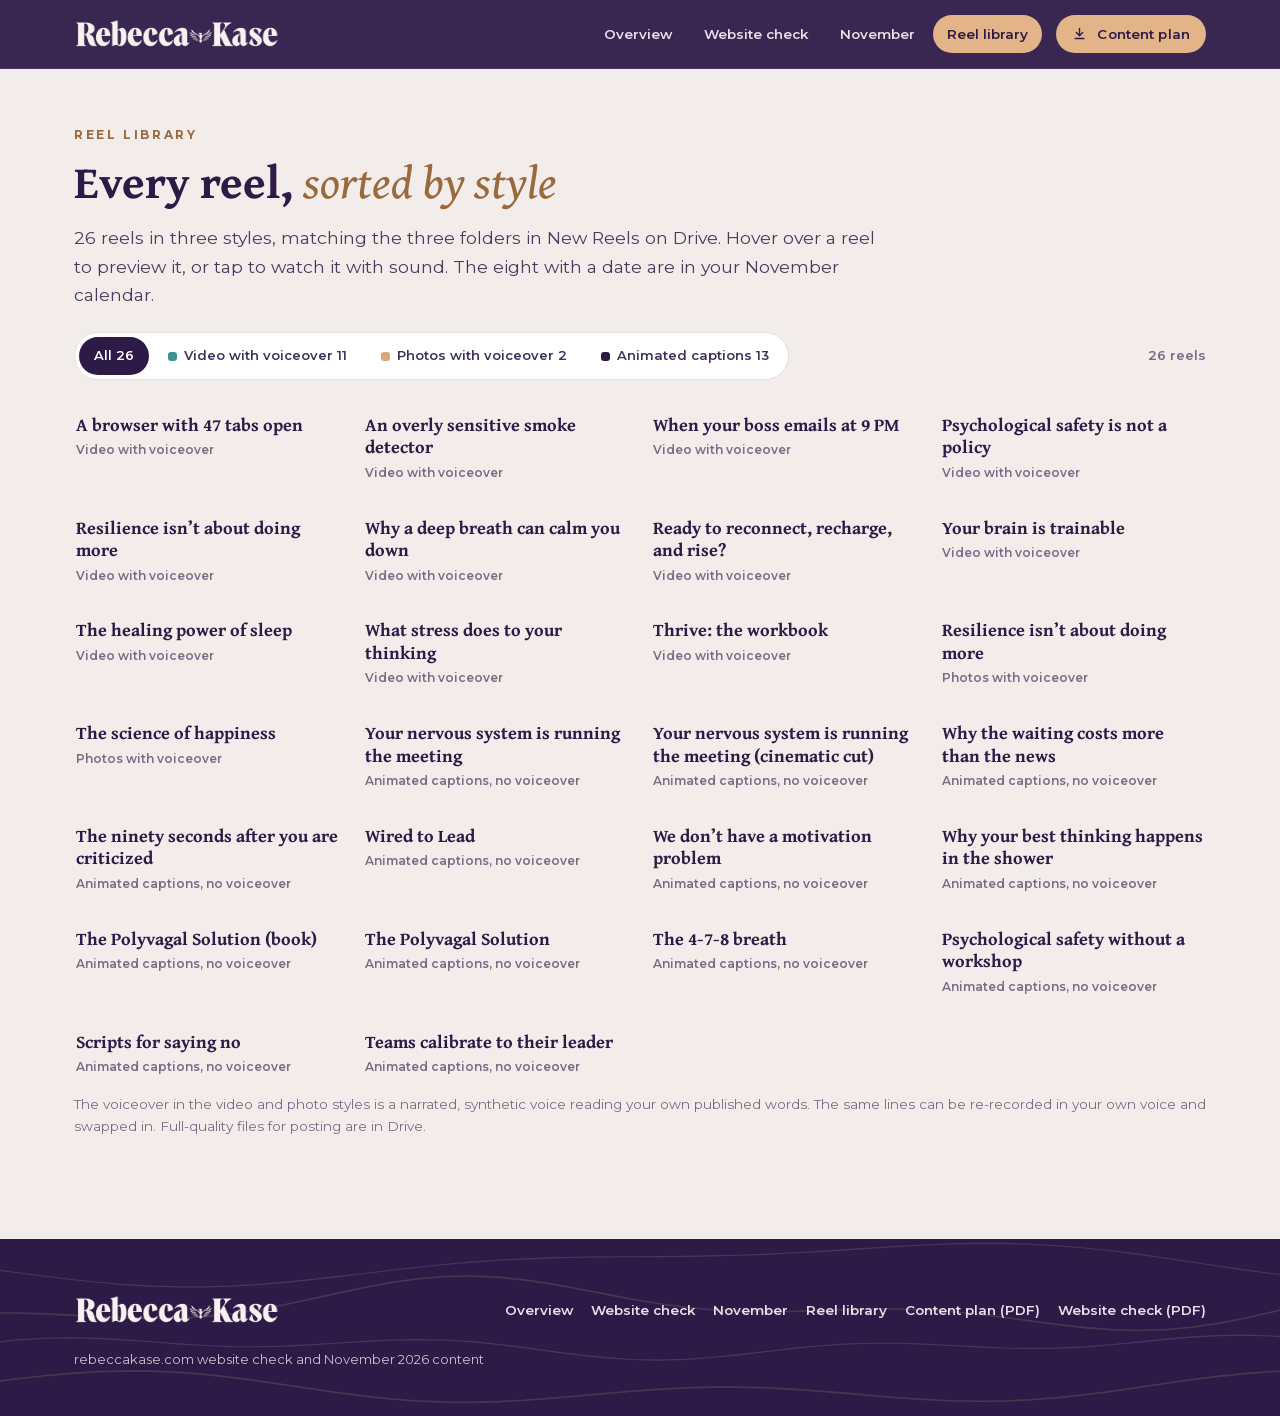
==== commit fffe3c2f: "Reels on the homepage, working filters, simpler website check" ====
--- a/reels/index.html
+++ b/reels/index.html
@@ -25,25 +25,21 @@
   </div>
 </header>
 
-<main>
-<section class="hero nov-hero">
-  <svg class="waves" data-waves="hero" data-seed="3.7" viewBox="0 0 1440 760" preserveAspectRatio="xMidYMid slice" aria-hidden="true"></svg>
+<main class="page-top">
+<section id="library" class="alt lib">
   <div class="wrap">
-    <div class="eyebrow rv">Reel library</div>
-    <h1 class="rv">Every reel, <em>sorted by style</em></h1>
-    <p class="lede rv">26 reels in three styles, matching the three folders in New Reels on Drive. Tap any reel to play it with sound. The eight with a date are in your November calendar.</p>
-    <div class="styles3"><button class="style-card rv" type="button" data-pick="3"><span class="n">Folder 3 in Drive</span><b>11</b><span class="h">Video with voiceover</span><span class="p">Real video footage with a calm narrated voiceover. These are the reels in your November calendar.</span></button><button class="style-card rv" type="button" data-pick="2"><span class="n">Folder 2 in Drive</span><b>2</b><span class="h">Photos with voiceover</span><span class="p">Still photos with gentle movement, plus a calm narrated voiceover.</span></button><button class="style-card rv" type="button" data-pick="1"><span class="n">Folder 1 in Drive</span><b>13</b><span class="h">Animated captions, no voiceover</span><span class="p">Words and motion graphics on screen with music, and no narration. Best for people who watch with the sound off.</span></button></div>
-  </div>
-</section>
-<section id="library" class="alt">
-  <div class="wrap">
+    <div class="lib-head">
+      <div class="sec-intro"><div class="eyebrow rv">Reel library</div><h1 class="h2 rv">Every reel, <em>sorted by style</em></h1>
+      <p class="rv">26 reels in three styles, matching the three folders in New Reels on Drive. Hover over a reel to preview it, or tap to watch it with sound. The eight with a date are in your November calendar.</p></div>
+    </div>
     <div class="cal-tools rv">
-      <div class="seg" role="group" aria-label="Show">
+      <div class="seg" role="group" aria-label="Show reels by style">
         <button type="button" data-filter="all" aria-pressed="true">All 26</button>
-        <button type="button" data-filter="3" aria-pressed="false">Video with voiceover 11</button>
-        <button type="button" data-filter="2" aria-pressed="false">Photos with voiceover 2</button>
-        <button type="button" data-filter="1" aria-pressed="false">Animated captions 13</button>
+        <button type="button" data-filter="3" aria-pressed="false"><i style="background:var(--teal)"></i>Video with voiceover 11</button>
+        <button type="button" data-filter="2" aria-pressed="false"><i style="background:var(--gold)"></i>Photos with voiceover 2</button>
+        <button type="button" data-filter="1" aria-pressed="false"><i style="background:var(--plum)"></i>Animated captions 13</button>
       </div>
+      <span class="count-note" id="reel-count" aria-live="polite">26 reels</span>
     </div>
     <div class="reel-grid" id="reel-grid"><button class="rtile rv" type="button" data-id="47-tabs-entrepreneurs-voiceover" data-style="3" aria-label="Play A browser with 47 tabs open">
   <span class="pv"><img src="../media/posts/02/cover.webp" alt="" loading="lazy" width="540" height="960"><span class="sched"><span>Tue, Nov 3</span></span><span class="dur">0:57</span><span class="play"><svg viewBox="0 0 24 24" fill="currentColor" aria-hidden="true"><path d="M8 5.5v13a1 1 0 0 0 1.5.86l10.6-6.5a1 1 0 0 0 0-1.72L9.5 4.64A1 1 0 0 0 8 5.5z"/></svg></span></span>
@@ -127,6 +123,7 @@
     <p class="cal-note rv">The voiceover in the video and photo styles is a narrated, synthetic voice reading your own published words. The same lines can be re-recorded in your own voice and swapped in. Full-quality files for posting are in Drive.</p>
   </div>
 </section>
+
 </main>
 
 <div class="modal" id="player" aria-hidden="true" role="dialog" aria-modal="true" aria-labelledby="r-title">
--- a/assets/css/site.css
+++ b/assets/css/site.css
@@ -127,9 +127,6 @@
 .ring .num b{font-family:var(--serif);color:var(--ink);line-height:1}
 
 /* ---------- home ---------- */
-.home-hero{padding:56px 0 110px}
-.home-grid{display:grid;grid-template-columns:1fr 1.05fr;gap:40px;align-items:center}
-.home-grid>*{min-width:0}
 .scene{position:relative;height:560px;perspective:1600px;perspective-origin:50% 40%}
 .stage{position:absolute;inset:0;transform-style:preserve-3d;transform:rotateX(var(--rx,8deg)) rotateY(var(--ry,-16deg));transition:transform .9s var(--ease)}
 .scene.live .stage{transition:transform .15s linear}
@@ -144,10 +141,6 @@
 .browser .bar i{width:9px;height:9px;border-radius:50%;background:#D9CBD4;display:block;flex:none}
 .browser .bar span{margin-left:8px;font-size:11.5px;color:var(--muted);font-weight:600;background:#fff;border-radius:6px;padding:3px 10px;flex:1;white-space:nowrap;overflow:hidden;text-overflow:ellipsis}
 .browser img{width:100%;height:auto}
-.l-browser{left:0;top:40px;width:76%;transform:translateZ(0)}
-.l-phone{right:2%;top:70px;width:31%;transform:translateZ(150px)}
-.l-score{left:3%;bottom:70px;transform:translateZ(120px)}
-.l-cal{left:38%;bottom:-24px;transform:translateZ(190px)}
 .phone{position:relative;border-radius:34px;background:#120A1E;padding:9px;box-shadow:var(--shadow-lg),0 0 0 1px rgba(255,255,255,.14)}
 .phone .screen{position:relative;border-radius:26px;overflow:hidden;background:#000;aspect-ratio:9/19.5}
 .phone .screen video,.phone .screen img.full{position:absolute;inset:0;width:100%;height:100%;object-fit:cover}
@@ -155,45 +148,8 @@
 .score-orb{width:178px;height:178px;border-radius:50%;background:var(--plum);display:grid;place-items:center;box-shadow:var(--shadow-lg),0 0 0 8px rgba(214,168,124,.16)}
 .score-orb .num b{color:#fff;font-size:54px}
 .score-orb .num small{display:block;font-size:10.5px;letter-spacing:.18em;text-transform:uppercase;color:var(--gold-2);font-weight:700;margin-top:4px}
-.mini-cal{width:236px;background:#fff;border-radius:18px;padding:16px 16px 14px;box-shadow:var(--shadow-lg)}
-.mini-cal .t{font-family:var(--serif);font-weight:700;color:var(--ink);font-size:20px;display:flex;justify-content:space-between;align-items:baseline}
-.mini-cal .t small{font-family:var(--sans);font-size:11px;font-weight:700;color:var(--gold-text);letter-spacing:.12em;text-transform:uppercase}
-.mini-cal .g{display:grid;grid-template-columns:repeat(5,1fr);gap:5px;margin-top:10px}
-.mini-cal .g i{aspect-ratio:1;border-radius:6px;background:var(--cream)}
-.mini-cal .g i.c{background:var(--plum)}
-.mini-cal .g i.s{background:var(--gold-2)}
-.mini-cal .g i.r{background:var(--teal)}
-.mini-cal .k{display:flex;gap:10px;margin-top:10px;font-size:10.5px;font-weight:600;color:var(--muted)}
-.mini-cal .k span{display:flex;align-items:center;gap:4px}
-.mini-cal .k i{width:8px;height:8px;border-radius:2px;display:block}
-
-.doors{display:grid;grid-template-columns:repeat(3,1fr);gap:22px;perspective:1400px}
-.door{position:relative;display:flex;flex-direction:column;background:#fff;border:1px solid var(--line);border-radius:var(--r-xl);padding:26px;text-decoration:none;color:inherit;overflow:hidden;min-height:420px}
-.door:hover{box-shadow:var(--shadow)}
-.door .vis{height:190px;border-radius:18px;margin:-6px -6px 22px;position:relative;overflow:hidden;background:var(--plum);transform:translateZ(30px)}
-.door h3{font-size:28px;margin-bottom:8px}
-.door p{font-size:15px;margin:0 0 18px}
-.door .go{margin-top:auto;display:inline-flex;align-items:center;gap:8px;font-weight:700;color:var(--plum);font-size:14.5px}
-.door .go svg{width:18px;height:18px;transition:transform .25s}
-.door:hover .go svg{transform:translateX(4px)}
-.door .facts{display:flex;flex-wrap:wrap;gap:8px;margin-bottom:18px}
-.door .facts span{font-size:12px;font-weight:700;color:var(--plum-2);background:var(--cream);padding:5px 11px;border-radius:999px}
-.vis-audit{display:grid;place-items:center;background:radial-gradient(90% 120% at 80% 0%,#5B3C7E,#2E1A47 60%)}
-.vis-audit .ring .num b{color:#fff;font-size:40px}
-.vis-audit .ring .num small{display:block;font-size:9.5px;letter-spacing:.16em;color:var(--gold-2);font-weight:700;text-transform:uppercase}
-.vis-posts{display:grid;grid-template-columns:repeat(4,1fr);gap:8px;padding:14px;background:var(--blush)}
-.vis-posts img{width:100%;aspect-ratio:4/5;object-fit:cover;border-radius:8px;box-shadow:var(--shadow-sm)}
-.vis-posts img:nth-child(even){transform:translateY(16px)}
-.vis-reels{display:flex;align-items:center;justify-content:center;gap:12px;background:linear-gradient(135deg,#3E9091,#2D6F70)}
-.vis-reels img{width:84px;aspect-ratio:9/16;object-fit:cover;border-radius:12px;box-shadow:0 14px 30px rgba(8,2,18,.35)}
-.vis-reels img:nth-child(2){width:100px;transform:translateY(-6px)}
-
-.glance{display:grid;grid-template-columns:repeat(4,1fr);gap:18px}
-.glance div{background:rgba(255,255,255,.05);border:1px solid rgba(255,255,255,.12);border-radius:20px;padding:22px}
-.glance b{display:block;font-family:var(--serif);font-size:48px;line-height:1;color:#fff}
-.glance b small{font-size:22px;color:var(--gold-2)}
-.glance b i{font-style:normal}
-.glance span{display:block;margin-top:10px;font-size:14px;color:var(--on-plum-2)}
+
+
 
 .linkfix{display:grid;gap:14px}
 .lf{display:grid;grid-template-columns:110px 1fr auto;gap:20px;align-items:center;background:#fff;border:1px solid var(--line);border-radius:20px;padding:16px 20px 16px 16px}
@@ -246,75 +202,22 @@
 .pin-legend i{width:12px;height:12px;border-radius:50%;display:block}
 
 /* audit: toc */
-.toc{position:sticky;top:calc(env(safe-area-inset-top, 0px) + 68px);z-index:40;background:rgba(251,248,249,.94);backdrop-filter:blur(10px);-webkit-backdrop-filter:blur(10px);border-bottom:1px solid var(--line)}
-.toc .wrap{display:flex;gap:2px;overflow-x:auto;padding-top:9px;padding-bottom:9px;scrollbar-width:none}
-.toc .wrap::-webkit-scrollbar{display:none}
-.toc a{flex:none;text-decoration:none;font-size:12.5px;font-weight:600;color:var(--plum-2);padding:7px 11px;border-radius:999px;white-space:nowrap}
-.toc a:hover,.toc a.on{background:var(--plum);color:#fff}
 
 /* audit: stats */
-.stats{display:grid;grid-template-columns:repeat(3,1fr);gap:18px;margin-top:36px}
-.stat{background:#fff;border:1px solid var(--line);border-radius:20px;padding:24px 24px 20px;position:relative;overflow:hidden}
-.stat::after{content:"";position:absolute;right:-30px;top:-30px;width:110px;height:110px;border-radius:50%;background:radial-gradient(closest-side,rgba(214,168,124,.22),rgba(214,168,124,0))}
-.stat b{display:block;font-family:var(--serif);font-size:52px;line-height:1;color:var(--plum)}
-.stat b small{font-size:24px;margin-left:4px}
-.stat b i{font-style:normal}
-.stat span{display:block;margin-top:10px;font-weight:700;color:var(--ink);font-size:15.5px}
-.stat p{margin:4px 0 0;font-size:13.5px;color:var(--muted);line-height:1.5}
-.stat.warn b{color:var(--rose-text)}
 
 /* audit: areas */
-.areas{display:grid;grid-template-columns:repeat(4,1fr);gap:18px;perspective:1200px}
-.area{background:#fff;border:1px solid var(--line);border-radius:20px;padding:22px;display:flex;flex-direction:column;gap:12px;text-decoration:none;color:inherit}
-.area:hover{box-shadow:var(--shadow)}
-.area .top{display:flex;align-items:center;gap:14px}
-.area .ring .num b{font-size:24px}
-.area h3{font-size:21px}
 .status{display:inline-block;font-size:10.5px;font-weight:700;letter-spacing:.12em;text-transform:uppercase;padding:3px 10px;border-radius:999px;margin-top:4px}
 .s-bad{background:var(--rose-bg);color:var(--rose-text)}
 .s-mid{background:var(--gold-bg);color:var(--gold-text)}
 .s-good{background:var(--teal-bg);color:var(--teal-text)}
-.area p{margin:0;font-size:14px;line-height:1.55}
-.method{margin-top:22px;font-size:13.5px;color:var(--muted);max-width:860px}
 
 /* audit: strengths */
-.goods{display:grid;grid-template-columns:repeat(3,1fr);gap:16px}
-.good{display:flex;gap:14px;background:rgba(255,255,255,.06);border:1px solid rgba(255,255,255,.14);border-radius:18px;padding:20px}
-.good .ic{flex:none;width:34px;height:34px;border-radius:50%;background:var(--teal);display:grid;place-items:center}
-.good h4{color:#fff;font-size:19px;margin-bottom:4px}
-.good p{margin:0;font-size:14px;color:#D9CCD6;line-height:1.55}
 
 /* audit: top 5 */
-.top5{display:grid;gap:18px}
-.t5{display:grid;grid-template-columns:90px 1fr 240px;gap:24px;align-items:start;background:#fff;border:1px solid var(--line);border-radius:22px;padding:26px 28px;position:relative;overflow:hidden}
-.t5::before{content:"";position:absolute;left:0;top:0;bottom:0;width:6px;background:linear-gradient(180deg,var(--rose),var(--gold))}
-.t5 .n{font-family:var(--serif);font-style:italic;font-size:84px;line-height:.8;color:var(--gold);font-weight:400}
-.t5 h3{font-size:26px;margin-bottom:8px}
-.t5 p{margin:0 0 8px}
-.t5 .side{background:var(--paper);border:1px solid var(--line);border-radius:16px;padding:14px 16px;font-size:14px}
-.t5 .side b{display:block;font-size:10.5px;letter-spacing:.14em;text-transform:uppercase;color:var(--gold-text);margin-bottom:3px}
-.t5 .side div+div{margin-top:10px}
 
 /* audit: section heads + findings */
-.sec-head{display:grid;grid-template-columns:auto 1fr auto;gap:22px;align-items:end;margin-bottom:30px}
-.sec-num{font-family:var(--serif);font-size:76px;line-height:.8;color:var(--gold);font-weight:400}
-.sec-head h2{font-size:clamp(32px,4vw,44px)}
-.sec-head .intro{grid-column:2/3;font-size:17px;max-width:720px;margin:10px 0 0}
-.pill-score{display:flex;align-items:center;gap:12px;background:#fff;border:1px solid var(--line);border-radius:999px;padding:7px 18px 7px 7px;white-space:nowrap}
-.pill-score .ring .num b{font-size:18px}
-.pill-score span{font-size:12.5px;font-weight:700;letter-spacing:.06em;text-transform:uppercase;background:none!important;padding:0!important}
-.f{background:#fff;border:1px solid var(--line);border-radius:20px;padding:24px 26px;margin-top:18px}
-.f-head{display:flex;gap:14px;align-items:flex-start;margin-bottom:10px}
-.f-head h3{font-size:23px;flex:1}
-.f p{margin:0 0 12px}
-.f ul{margin:0 0 12px;padding-left:20px}
-.f li{margin:3px 0}
-.kv{display:grid;grid-template-columns:120px 1fr;gap:6px 18px;margin:14px 0 0;padding-top:14px;border-top:1px dashed var(--line);font-size:15px}
-.kv dt{font-size:10.5px;font-weight:700;letter-spacing:.14em;text-transform:uppercase;color:var(--gold-text);padding-top:3px}
-.kv dd{margin:0}
-.kv ul{margin:0;padding-left:18px}
-.f a,.tbl a,.kv a{color:var(--teal-text);text-decoration:none;border-bottom:1px solid rgba(62,144,145,.35);overflow-wrap:anywhere}
-.f a:hover,.tbl a:hover{color:var(--plum);border-bottom-color:var(--plum)}
+.tbl a{color:var(--teal-text);text-decoration:none;border-bottom:1px solid rgba(62,144,145,.35);overflow-wrap:anywhere}
+.tbl a:hover{color:var(--plum);border-bottom-color:var(--plum)}
 .tbl-wrap{overflow-x:auto;margin-top:14px}
 .tbl{width:100%;border-collapse:separate;border-spacing:0;margin-top:16px;font-size:14px;background:#fff;border:1px solid var(--line);border-radius:16px;overflow:hidden}
 .tbl th{text-align:left;font-size:10.5px;letter-spacing:.14em;text-transform:uppercase;color:#fff;background:var(--plum);padding:12px 14px;font-weight:700}
@@ -324,54 +227,16 @@
 .tbl .dead a{color:var(--rose-text);border-bottom-color:rgba(181,86,110,.35)}
 .tbl .to{color:var(--teal-text);font-weight:600}
 .tbl .q{font-style:italic;color:var(--ink)}
-.figrow{display:grid;grid-template-columns:1fr 1fr;gap:18px;margin-top:18px}
-.figrow>*{min-width:0}
-.stack figure{margin-top:14px}
 figure{margin:18px 0 0}
 figure .browser{box-shadow:0 18px 40px rgba(46,26,71,.12),0 0 0 1px var(--line)}
 figcaption{font-size:13.5px;color:var(--muted);margin-top:10px;line-height:1.5}
 figcaption b{color:var(--ink)}
-.phones{background:var(--cream);border-radius:18px;padding:18px;border:1px solid var(--line)}
-.phones img{width:100%;border-radius:10px}
-.lh3{display:grid;grid-template-columns:repeat(3,1fr);gap:18px;margin-bottom:6px}
-.lh3>div{display:flex;align-items:center;gap:14px;background:#fff;border:1px solid var(--line);border-radius:18px;padding:16px 18px;min-width:0}
-.chart{background:#fff;border:1px solid var(--line);border-radius:20px;padding:24px 26px 18px;margin-top:18px}
-.chart h4{font-size:20px;margin-bottom:4px}
-.chart .sub{font-size:13.5px;color:var(--muted);margin-bottom:18px}
-.bars{position:relative;padding-top:20px}
-.brow{display:grid;grid-template-columns:200px 1fr 70px;gap:14px;align-items:center;margin:9px 0}
-.brow .lbl{font-size:14px;font-weight:600;color:var(--ink);white-space:nowrap;overflow:hidden;text-overflow:ellipsis}
-.brow .lbl a{color:var(--ink);border-bottom-color:var(--line)}
-.btrack{position:relative;height:22px;background:#F3EDF1;border-radius:999px}
-.bfill{position:absolute;left:0;top:0;bottom:0;border-radius:999px;width:0;transition:width 1.4s var(--ease)}
-.brow .v{font-family:var(--serif);font-weight:700;font-size:19px;color:var(--ink);text-align:right;white-space:nowrap}
-.target{position:absolute;top:14px;bottom:-6px;width:0;border-left:2px dashed var(--teal);z-index:2;left:calc(214px + (100% - 298px) * var(--f))}
-.target span{position:absolute;top:-22px;left:-40px;width:80px;text-align:center;font-size:10.5px;font-weight:700;letter-spacing:.1em;text-transform:uppercase;color:var(--teal-text)}
-.legend{display:flex;gap:18px;flex-wrap:wrap;font-size:12.5px;color:var(--muted);margin-top:12px}
-.legend i{display:inline-block;width:12px;height:12px;border-radius:3px;margin-right:6px;vertical-align:-1px}
 
 /* audit: plan */
-.plan{display:grid;grid-template-columns:repeat(3,1fr);gap:18px}
-.col{background:#fff;border:1px solid var(--line);border-radius:22px;padding:24px}
-.col .when{font-size:10.5px;font-weight:700;letter-spacing:.16em;text-transform:uppercase;color:var(--gold-text)}
-.col h3{font-size:25px;margin:6px 0 4px}
-.col .time{font-size:13px;color:var(--muted);margin-bottom:12px}
-.col label{display:flex;gap:10px;align-items:flex-start;padding:9px 0;border-top:1px solid var(--line);font-size:14.5px;line-height:1.45;cursor:pointer}
-.col input{appearance:none;-webkit-appearance:none;flex:none;width:20px;height:20px;border:2px solid var(--mauve);border-radius:6px;margin:1px 0 0;display:grid;place-items:center;cursor:pointer;transition:all .2s}
-.col input:checked{background:var(--teal);border-color:var(--teal)}
-.col input:checked::after{content:"";width:5px;height:10px;border:solid #fff;border-width:0 2px 2px 0;transform:rotate(45deg) translate(-1px,-1px)}
-.col input:checked+span{color:var(--muted);text-decoration:line-through}
 .progress{margin-top:22px;background:#fff;border:1px solid var(--line);border-radius:999px;padding:6px;display:flex;align-items:center;gap:14px}
 .progress .pt{flex:1;height:12px;background:#F3EDF1;border-radius:999px;overflow:hidden}
 .progress .pf{height:100%;width:0;background:linear-gradient(90deg,var(--teal),var(--teal-2));border-radius:999px;transition:width .5s}
 .progress span{font-size:13px;font-weight:700;color:var(--plum-2);padding-right:12px;white-space:nowrap}
-.gloss{display:grid;grid-template-columns:repeat(3,1fr);gap:14px}
-.gloss div{background:#fff;border:1px solid var(--line);border-radius:16px;padding:18px 20px}
-.gloss b{font-family:var(--serif);font-size:19px;color:var(--ink);display:block;margin-bottom:4px}
-.gloss p{margin:0;font-size:14px;line-height:1.55}
-.howto{display:grid;grid-template-columns:repeat(4,1fr);gap:14px;margin-top:14px}
-.howto div{border-left:3px solid var(--gold);padding:4px 0 4px 16px;font-size:14.5px}
-.howto b{display:block;font-family:var(--serif);font-size:30px;color:var(--plum);line-height:1.1}
 
 /* ---------- november ---------- */
 .nov-hero{padding:56px 0 96px}
@@ -548,14 +413,6 @@
 .notes-sheet .m-body{display:block;overflow-y:auto;padding:24px 26px 30px}
 
 /* ---------- reels library ---------- */
-.styles3{display:grid;grid-template-columns:repeat(3,1fr);gap:16px;margin-top:34px}
-.style-card{background:rgba(255,255,255,.06);border:1px solid rgba(255,255,255,.14);border-radius:20px;padding:20px;text-align:left;color:inherit;cursor:pointer;transition:background .25s,transform .25s var(--ease)}
-.style-card:hover{background:rgba(255,255,255,.1);transform:translateY(-3px)}
-.style-card b{display:block;font-family:var(--serif);font-size:44px;line-height:1;color:#fff}
-.style-card .h{display:block;font-family:var(--serif);font-weight:700;color:#fff;font-size:20px;line-height:1.2;margin:8px 0 6px}
-.style-card .p{display:block;font-size:14px;line-height:1.55;color:var(--on-plum-2)}
-.style-card .n{display:block}
-.style-card .n{font-size:11px;font-weight:700;letter-spacing:.16em;text-transform:uppercase;color:var(--gold-2)}
 .reel-grid{display:grid;grid-template-columns:repeat(4,1fr);gap:22px;perspective:1400px}
 .rtile{display:flex;flex-direction:column;text-align:left;border:0;background:none;padding:0;cursor:pointer;color:inherit}
 .rtile .pv{position:relative;border-radius:22px;overflow:hidden;aspect-ratio:9/16;background:var(--plum);box-shadow:var(--shadow-sm);transition:transform .45s var(--ease),box-shadow .45s var(--ease)}
@@ -602,24 +459,9 @@
   .nav a{padding:12px 14px}
   .nav .btn{margin:8px 0 0;justify-content:center}
   .menu-btn{display:block}
-  .home-grid,.audit-grid,.nov-grid{grid-template-columns:1fr}
+  .audit-grid,.nov-grid{grid-template-columns:1fr}
   .scene,.a-scene{height:440px;max-width:620px;margin:0 auto;width:100%}
-  .doors{grid-template-columns:1fr}
-  .door{min-height:0}
-  .glance{grid-template-columns:1fr 1fr}
-  .stats,.goods,.plan,.gloss,.lh3{grid-template-columns:1fr}
-  .areas{grid-template-columns:1fr 1fr}
-  .howto{grid-template-columns:1fr 1fr}
-  .sec-head{grid-template-columns:1fr}
-  .sec-head .intro{grid-column:auto}
-  .sec-num{font-size:56px}
-  .t5{grid-template-columns:1fr;gap:12px}
-  .t5 .n{font-size:58px}
-  .figrow,.two,.headers{grid-template-columns:1fr}
-  .brow{grid-template-columns:96px 1fr 66px}
-  .brow .v{font-size:16px}
-  .target{left:calc(110px + (100% - 190px) * var(--f))}
-  .kv{grid-template-columns:1fr}
+  .two,.headers{grid-template-columns:1fr}
   .tbl thead{display:none}
   .tbl,.tbl tbody,.tbl tr,.tbl td{display:block;width:100%}
   .tbl tr{padding:10px 0;border-top:1px solid var(--line)}
@@ -632,7 +474,6 @@
   .m-media{padding:22px 16px}
   .m-media .phone{width:min(290px, 74vw)}
   .m-info{padding:22px 20px 34px;overflow:visible}
-  .styles3{grid-template-columns:1fr}
   .reel-grid{grid-template-columns:repeat(2,1fr);gap:16px}
   .fan{height:360px}
 }
@@ -648,15 +489,173 @@
 @media (max-width:520px){
   .wrap{padding-left:var(--gutter);padding-right:var(--gutter-r)}
   section{padding:64px 0}
-  .areas{grid-template-columns:1fr}
-  .glance{grid-template-columns:1fr 1fr}
-  .glance b{font-size:38px}
   .scene,.a-scene{height:360px}
-  .l-phone{width:34%}
   .score-orb{width:128px;height:128px}
   .score-orb .num b{font-size:40px}
-  .mini-cal{width:180px;padding:12px}
   .modal .sheet{inset:0;border-radius:0}
   .hero .lede{font-size:17px}
   .brand img{height:24px}
 }
+
+/* ===================== update: homepage hub, library everywhere, simpler website check ===================== */
+[hidden]{display:none!important}
+
+/* homepage navigation banner */
+.hub-hero{padding:48px 0 64px}
+.hub-intro{max-width:720px;margin-bottom:34px}
+.hub-intro h1{font-size:clamp(38px,5.2vw,60px);margin:16px 0 14px}
+.hub-intro .lede{margin:0}
+.hub{display:grid;grid-template-columns:repeat(5,minmax(0,1fr));gap:16px;perspective:1400px}
+.hub-tile{position:relative;display:flex;flex-direction:column;gap:4px;padding:12px 12px 16px;border-radius:22px;background:rgba(255,255,255,.06);border:1px solid rgba(255,255,255,.14);color:#fff;text-decoration:none;min-width:0;transition:background .25s,box-shadow .35s var(--ease)}
+.hub-tile:hover{background:rgba(255,255,255,.11);box-shadow:0 24px 50px rgba(8,2,18,.35)}
+.hub-vis{position:relative;display:block;height:150px;border-radius:16px;overflow:hidden;margin-bottom:12px;transform:translateZ(24px)}
+.vis-stack{background:radial-gradient(90% 120% at 50% 0%,rgba(226,180,135,.18),rgba(255,255,255,.02))}
+.vis-stack img{position:absolute;bottom:-18px;width:34%;aspect-ratio:9/16;object-fit:cover;border-radius:10px;box-shadow:0 10px 24px rgba(8,2,18,.45);transition:transform .5s var(--ease)}
+.vis-stack img:nth-child(1){left:8%;transform:rotate(-8deg) translateY(10px)}
+.vis-stack img:nth-child(2){left:33%;z-index:2;width:36%;bottom:-8px}
+.vis-stack img:nth-child(3){left:58%;transform:rotate(8deg) translateY(10px)}
+.vis-stack img:only-child{left:33%}
+.hub-tile:hover .vis-stack img:nth-child(1){transform:rotate(-12deg) translate(-6px,4px)}
+.hub-tile:hover .vis-stack img:nth-child(3){transform:rotate(12deg) translate(6px,4px)}
+.hub-tile:hover .vis-stack img:nth-child(2){transform:translateY(-6px)}
+.vis-cal{display:grid;place-items:center;background:var(--blush)}
+.vis-cal .mc{display:block;width:78%}
+.vis-cal .mc b{display:block;font-family:var(--serif);color:var(--ink);font-size:17px;margin-bottom:8px}
+.vis-cal .g{display:grid;grid-template-columns:repeat(5,1fr);gap:4px}
+.vis-cal .g i{aspect-ratio:1;border-radius:4px;background:#E7DCE3;display:block}
+.vis-cal .g i.c{background:var(--plum)}
+.vis-cal .g i.s{background:var(--gold-2)}
+.vis-cal .g i.r{background:var(--teal)}
+.vis-score{display:grid;place-items:center;background:radial-gradient(90% 120% at 80% 0%,#5B3C7E,#2E1A47 60%)}
+.vis-score .ring .num b,.score-card .ring .num b,.score-orb .ring .num b{color:#fff}
+.vis-score .ring .num b{font-size:30px}
+.ring .num small{display:block;font-size:9.5px;letter-spacing:.14em;color:var(--gold-2);font-weight:700;text-transform:uppercase;margin-top:3px}
+.hub-k{font-size:10.5px;font-weight:700;letter-spacing:.16em;text-transform:uppercase;color:var(--gold-2)}
+.hub-t{font-family:var(--serif);font-weight:700;font-size:19px;line-height:1.2}
+.hub-n{display:flex;align-items:center;justify-content:space-between;gap:8px;margin-top:auto;padding-top:6px;font-size:13px;font-weight:600;color:var(--on-plum)}
+.hub-n svg{width:17px;height:17px;transition:transform .25s}
+.hub-tile:hover .hub-n svg{transform:translateX(4px)}
+
+/* reel library section (homepage and library page) */
+.lib .sec-intro{margin-bottom:22px}
+.lib .h2 em{color:var(--gold-text);font-weight:400}
+.count-note{font-size:13px;font-weight:600;color:var(--muted)}
+.seg button i{width:9px;height:9px;border-radius:3px;display:block}
+.page-top .lib{padding-top:56px}
+.rtile.previewing .pv{box-shadow:var(--shadow)}
+.rtile.previewing .play{opacity:0}
+.rtile .play{transition:opacity .3s}
+
+/* homepage score band */
+.score-band{display:grid;grid-template-columns:minmax(0,.9fr) minmax(0,1.6fr);gap:22px;align-items:stretch}
+.score-card{display:flex;flex-direction:column;gap:18px;background:radial-gradient(120% 100% at 85% 0%,#5B3C7E,#2E1A47 60%,#1B0E2C);color:var(--on-plum);border-radius:var(--r-xl);padding:28px}
+.score-card h2{color:#fff;font-size:28px;margin:6px 0 8px}
+.score-card p{margin:0 0 18px;font-size:15.5px}
+.score-card .ring .num b{font-size:46px}
+.minute{display:grid;grid-template-columns:repeat(3,minmax(0,1fr));gap:18px}
+.mcard{background:#fff;border:1px solid var(--line);border-radius:var(--r-lg);padding:22px 22px 18px;border-top:5px solid var(--teal)}
+.mcard.m-bad{border-top-color:var(--rose)}
+.mcard.m-mid{border-top-color:var(--gold)}
+.mhead{display:flex;align-items:center;gap:10px;margin-bottom:10px}
+.mhead h3{font-size:21px}
+.mic{width:30px;height:30px;border-radius:50%;display:grid;place-items:center;flex:none;background:var(--teal-bg);color:var(--teal-text)}
+.m-bad .mic{background:var(--rose-bg);color:var(--rose-text)}
+.m-mid .mic{background:var(--gold-bg);color:var(--gold-text)}
+.mic svg{width:16px;height:16px}
+.mcard ul{margin:0;padding:0;list-style:none;display:grid;gap:9px}
+.mcard li{position:relative;padding-left:16px;font-size:14.5px;line-height:1.5}
+.mcard li::before{content:"";position:absolute;left:0;top:.62em;width:6px;height:6px;border-radius:50%;background:var(--teal)}
+.m-bad li::before{background:var(--rose)}
+.m-mid li::before{background:var(--gold)}
+.minute.compact .mcard{padding:18px 18px 16px}
+.minute.compact .mcard li{font-size:14px}
+
+/* website check: expandable areas */
+.accs{display:grid;gap:12px}
+.acc{background:#fff;border:1px solid var(--line);border-radius:20px;overflow:hidden;transition:box-shadow .3s}
+.acc[open]{box-shadow:var(--shadow-sm)}
+.acc summary{display:flex;align-items:center;gap:18px;padding:16px 20px;cursor:pointer;list-style:none}
+.acc summary::-webkit-details-marker{display:none}
+.acc summary .ring .num b{font-size:19px}
+.acc-t{flex:1;min-width:0}
+.acc-t h3{font-size:21px;display:flex;flex-wrap:wrap;align-items:center;gap:10px}
+.acc-t p{margin:4px 0 0;font-size:14.5px;color:var(--body)}
+.chev{flex:none;width:38px;height:38px;border-radius:50%;background:var(--cream);display:grid;place-items:center;color:var(--plum);transition:transform .3s var(--ease)}
+.chev svg{width:18px;height:18px}
+.acc[open] .chev{transform:rotate(180deg)}
+.acc-body{padding:4px 24px 24px 96px}
+.two-col{display:grid;grid-template-columns:1fr 1fr;gap:24px}
+.acc-body h4,.more h4{font-family:var(--sans);font-size:11px;font-weight:700;letter-spacing:.16em;text-transform:uppercase;color:var(--gold-text);margin:0 0 10px}
+.acc-body ul{margin:0;padding-left:18px;display:grid;gap:7px;font-size:15px}
+.acc-body a{color:var(--teal-text);text-decoration:none;border-bottom:1px solid rgba(62,144,145,.35);overflow-wrap:anywhere}
+.more{margin-top:18px;border-top:1px dashed var(--line);padding-top:14px}
+.more summary{cursor:pointer;font-weight:700;color:var(--plum);font-size:14.5px}
+.more summary::marker{color:var(--gold)}
+.more h4{margin-top:18px}
+.more .tbl{margin-top:8px}
+.mini-chart{margin-top:18px;background:var(--paper);border:1px solid var(--line);border-radius:16px;padding:16px 18px 10px}
+.mc-title{display:flex;justify-content:space-between;flex-wrap:wrap;gap:6px;font-weight:700;color:var(--ink);font-size:14.5px;margin-bottom:6px}
+.mc-title span{font-size:12px;color:var(--teal-text);font-weight:700}
+.hbar.wide{grid-template-columns:150px 1fr 74px}
+.hbar.wide b small{font-family:var(--sans);font-size:11px;font-weight:600;color:var(--muted)}
+.hbar.wide a{color:var(--ink);border-bottom:0}
+.shot{margin:18px 0 0}
+.shot img{width:100%;border-radius:14px;border:1px solid var(--line)}
+.fine{font-size:13px;color:var(--muted);margin:14px 0 0}
+
+/* website check: five fixes and the later list */
+.fixes{display:grid;gap:12px}
+.fix{display:grid;grid-template-columns:56px 1fr 40px;gap:16px;align-items:center;background:#fff;border:1px solid var(--line);border-radius:20px;padding:16px 18px;cursor:pointer;position:relative;overflow:hidden}
+.fix::before{content:"";position:absolute;left:0;top:0;bottom:0;width:5px;background:linear-gradient(180deg,var(--rose),var(--gold))}
+.fix input{position:absolute;opacity:0;pointer-events:none}
+.fx-n{font-family:var(--serif);font-style:italic;font-size:46px;line-height:1;color:var(--gold);text-align:center}
+.fx-b{display:flex;flex-direction:column;gap:4px;min-width:0}
+.fx-t{font-family:var(--serif);font-weight:700;font-size:21px;color:var(--ink)}
+.fx-w{font-size:14.5px;line-height:1.5}
+.fx-m{display:flex;flex-wrap:wrap;align-items:center;gap:12px;margin-top:4px;font-size:13px}
+.fx-m a{font-weight:700;color:var(--teal-text);text-decoration:none}
+.fx-box{width:34px;height:34px;border-radius:10px;border:2px solid var(--mauve);display:grid;place-items:center;color:transparent;transition:all .2s}
+.fx-box svg{width:18px;height:18px}
+.fix input:checked ~ .fx-box{background:var(--teal);border-color:var(--teal);color:#fff}
+.fix input:checked ~ .fx-b .fx-t{color:var(--muted);text-decoration:line-through}
+.fix input:focus-visible ~ .fx-box{outline:3px solid var(--gold);outline-offset:2px}
+.later{margin-top:22px;background:var(--blush);border-radius:20px;padding:16px 20px}
+.later summary{cursor:pointer;font-weight:700;color:var(--plum);font-size:16px;display:flex;align-items:center;gap:10px;flex-wrap:wrap}
+.later-list{display:grid;grid-template-columns:1fr 1fr;gap:4px 24px;margin-top:12px}
+.later-i{display:flex;gap:10px;align-items:flex-start;padding:8px 0;border-top:1px solid #E5DAD5;font-size:14.5px;cursor:pointer}
+.later-i input{appearance:none;-webkit-appearance:none;flex:none;width:20px;height:20px;border:2px solid var(--mauve);border-radius:6px;margin:1px 0 0;display:grid;place-items:center;cursor:pointer;background:#fff}
+.later-i input:checked{background:var(--teal);border-color:var(--teal)}
+.later-i input:checked::after{content:"";width:5px;height:10px;border:solid #fff;border-width:0 2px 2px 0;transform:rotate(45deg) translate(-1px,-1px)}
+.later-i input:checked+span{color:var(--muted);text-decoration:line-through}
+.cal-note a{color:var(--teal-text);font-weight:600}
+
+@media (max-width:1080px){
+  .hub{grid-template-columns:repeat(3,minmax(0,1fr))}
+}
+@media (max-width:960px){
+  .score-band{grid-template-columns:1fr}
+  .minute{grid-template-columns:1fr}
+  .acc-body{padding:4px 20px 22px}
+  .two-col,.later-list{grid-template-columns:1fr}
+}
+@media (max-width:640px){
+  .hub{grid-template-columns:repeat(2,minmax(0,1fr));gap:12px}
+  .hub-tile:last-child{grid-column:1/-1}
+  .hub-vis{height:120px}
+  .hub-t{font-size:17px}
+  .acc summary{gap:12px;padding:14px 14px}
+  .acc-t h3{font-size:18px}
+  .chev{width:32px;height:32px}
+  .fix{grid-template-columns:36px 1fr 34px;gap:10px;padding:14px}
+  .fx-n{font-size:34px}
+  .fx-t{font-size:18px}
+  .hbar.wide{grid-template-columns:96px 1fr 62px}
+}
+.vis-stack img:nth-child(1):nth-last-child(2){left:16%;transform:rotate(-7deg) translateY(6px)}
+.vis-stack img:nth-child(2):last-child{left:50%;transform:rotate(6deg)}
+.hub-tile:hover .vis-stack img:nth-child(2):last-child{transform:rotate(9deg) translate(4px,-4px)}
+.vis-cal .mc{width:60%}
+.vis-cal .mc b{font-size:15px;margin-bottom:6px}
+.vis-cal .g{gap:3px}
+
+@media (max-width:640px){.lib .seg{flex-wrap:nowrap;overflow-x:auto;max-width:100%;scrollbar-width:none;border-radius:999px}.lib .seg::-webkit-scrollbar{display:none}.lib .seg button{flex:none;white-space:nowrap}}
